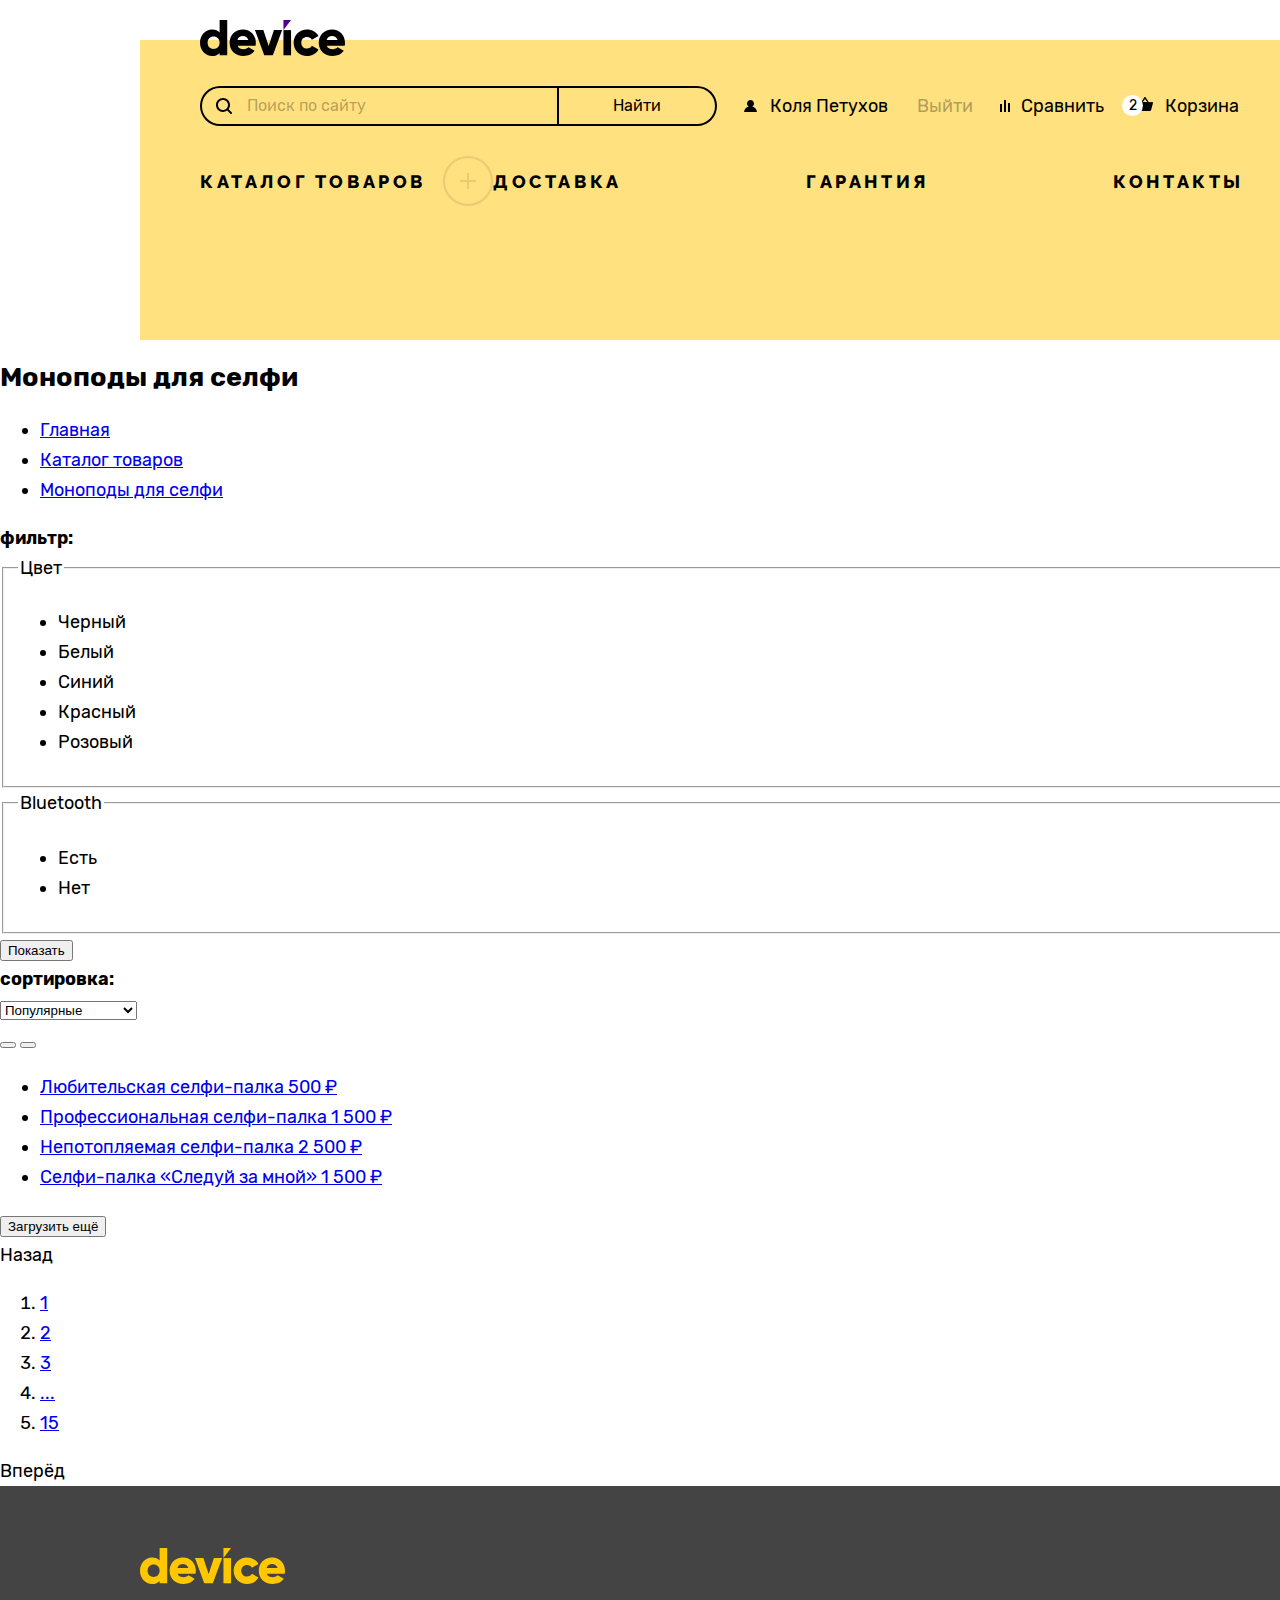
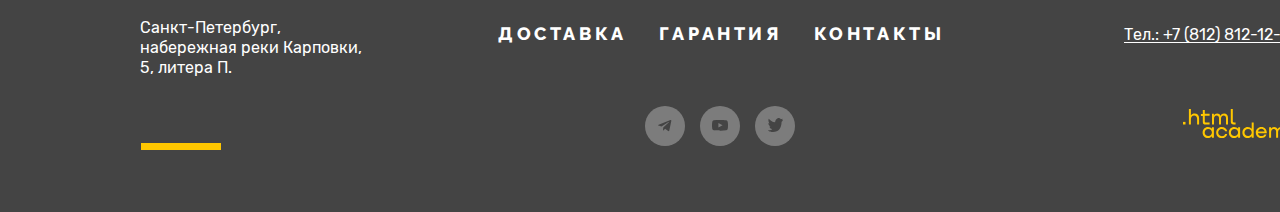
==== catalog.html @ 01d351ae "Index.html" ====
<!DOCTYPE html>
<html lang="ru">
<head>
  <meta charset="utf-8">
  <link rel="stylesheet" href="styles.css">
  <title>Каталог</title>
</head>
<body>
  <header class="main-header container">
    <nav class="navigation">
      <a href="index.html" class="header-logo">
        <svg class="header-logo-svg" aria-label="Логотип." width="145" height="36" viewBox="0 0 145 36" fill="none" xmlns="http://www.w3.org/2000/svg">
          <path d="M27.2188 0V35.3H19.6135V32.9C17.9124 34.8 15.5107 36 12.1084 36C5.5038 36 0 30.2 0 22.7C0 15.2 5.5038 9.4 12.1084 9.4C15.5107 9.4 18.0124 10.6 19.6135 12.5V0H27.2188ZM19.6135 22.7C19.6135 18.9 17.1118 16.5 13.6094 16.5C10.107 16.5 7.60524 18.9 7.60524 22.7C7.60524 26.5 10.107 28.9 13.6094 28.9C17.1118 28.8 19.6135 26.5 19.6135 22.7Z" fill="black"/>
          <path d="M43.7298 29.1999C45.8313 29.1999 47.5325 28.3999 48.5332 27.2999L54.6374 30.7999C52.1356 34.1999 48.4331 35.9999 43.6298 35.9999C35.0238 35.9999 29.6201 30.1999 29.6201 22.6999C29.6201 15.1999 35.0238 9.3999 43.0294 9.3999C50.4345 9.3999 55.8382 15.0999 55.8382 22.6999C55.8382 23.7999 55.7381 24.7999 55.538 25.6999H37.6256C38.6263 28.2999 40.9279 29.1999 43.7298 29.1999ZM48.333 20.0999C47.5325 17.1999 45.2309 16.0999 42.9293 16.0999C40.0273 16.0999 38.126 17.4999 37.4255 20.0999H48.333Z" fill="black"/>
          <path d="M82.1563 10.1001L72.8499 35.3001H64.2439L54.9375 10.1001H63.3433L68.647 26.1001L73.9506 10.1001C73.9506 10.1001 82.1563 10.1001 82.1563 10.1001Z" fill="black"/>
          <path d="M83.458 10.1001H91.0633V35.3001H83.458V10.1001Z" fill="black"/>
          <path d="M93.665 22.6999C93.665 15.1999 99.369 9.3999 107.074 9.3999C111.978 9.3999 116.281 11.9999 118.482 15.8999L111.878 19.6999C110.977 17.8999 109.176 16.8999 106.974 16.8999C103.672 16.8999 101.27 19.2999 101.27 22.6999C101.27 26.1999 103.672 28.4999 106.974 28.4999C109.176 28.4999 111.077 27.3999 111.878 25.6999L118.482 29.4999C116.381 33.3999 112.078 35.9999 107.074 35.9999C99.369 35.9999 93.665 30.1999 93.665 22.6999Z" fill="black"/>
          <path d="M132.892 29.1999C134.993 29.1999 136.695 28.3999 137.695 27.2999L143.799 30.7999C141.298 34.1999 137.595 35.9999 132.792 35.9999C124.186 35.9999 118.782 30.1999 118.782 22.6999C118.782 15.1999 124.286 9.3999 132.191 9.3999C139.597 9.3999 145 15.0999 145 22.6999C145 23.7999 144.9 24.7999 144.7 25.6999H126.788C127.788 28.2999 130.09 29.1999 132.892 29.1999ZM137.595 20.0999C136.795 17.1999 134.493 16.0999 132.191 16.0999C129.289 16.0999 127.388 17.4999 126.688 20.0999H137.595Z" fill="black"/>
          <path d="M83.458 0V10.1L91.0633 0H83.458Z" fill="#510094"/>
        </svg>
      </a>
      <div class="personal-line">
        <form class="search-form" action="https://echo.htmlacademy.ru" method="get">
          <label class="visually-hidden" for="search">
            Форма поиска товара на сайте.
          </label>
          <div class="input-container">
            <input class="search-field" id="search" type="search" placeholder="Поиск по сайту" required>
          </div>
          <button class="search-button" type="submit" value="кнопка поиска на сайте">Найти</button>
        </form>
        <ul class="personal-menu">
          <li class="personal-item">
            <a href="#" class="personal-link logg logg-catalog">Коля Петухов</a>
          </li>
          <li class="personal-item">
            <a href="#" class="personal-link re-logg">Выйти</a>
          </li>
          <li class="personal-item">
            <a href="#" class="personal-link compare compare-catalog">Сравнить</a>
          </li>
          <li class="personal-item basket-item">
            <a href="#" class="personal-link basket basket-catalog">Корзина</a>
            <span class="basket-count">2</span>
          </li>
        </ul>
      </div>
      <div class="magazine-line">
        <ul class="magazine-menu">
          <li class="magazine-item">
            <button class="popup-magazine-link" type="button">Каталог товаров</button>
            <!-- Здесь будет выпадающий список -->
          </li>
          <li class="magazine-item">
            <a href="#" class="magazine-link active-link">Доставка</a>
          </li>
          <li class="magazine-item">
            <a href="#" class="magazine-link active-link">Гарантия</a>
          </li>
          <li class="magazine-item">
            <a href="#" class="magazine-link active-link">Контакты</a>
          </li>
        </ul>
      </div>
    </nav>
  </header>
  <main class="cataloge-page">
    <section class="cataloge-breadcrumbs">
      <h2 class="breadcrumbs-title">Моноподы для селфи</h2>
        <ul class="breadcrumbs">
          <li class="breadcrumbs-item" tabindex="0">
            <a class="breadcrumbs-link" href="index.html">Главная
            </a>
          </li>
          <li class="breadcrumbs-item" tabindex="0">
            <a class="breadcrumbs-link" href="#">Каталог товаров
            </a>
          </li>
          <li class="breadcrumbs-item" tabindex="0">
            <a class="breadcrumbs-link" href="#">Моноподы для селфи
            </a>
          </li>
        </ul>
    </section>
    <section class="catalog-block">
      <h2 class="visually-hidden">Секция фильтров товара.</h2>
      <form class="catalog-filter">
        <strong class="catalog-title filter-title">фильтр:</strong>
        <!-- Стоимость потом -->
        <fieldset class="catalog-filter-group filter-color">
          <legend class="catalog-filter-title">Цвет</legend>
          <ul class="filter-sort-list">
            <li class="filter-sort-item">
              <label class="sort" for="black-color">
                <input class="visually-hidden" type="checkbox" name="black" checked id="black-color">
                <span class="sort-check"></span>
                <span class="sort-name">Черный</span>
              </label>
            </li>
            <li class="filter-sort-item">
              <label class="sort" for="white-color">
                <input class="visually-hidden" type="checkbox" name="white" checked id="white-color">
                <span class="sort-check">
                </span>
                <span class="sort-name">Белый</span>
              </label>
            </li>
            <li class="filter-sort-item">
              <label class="sort" for="blue-color">
                <input class="visually-hidden" type="checkbox" name="blue" id="blue-color">
                <span class="sort-check"></span>
                <span class="sort-name">Синий</span>
              </label>
            </li>
            <li class="filter-sort-item">
              <label class="sort" for="red-color">
                <input class="visually-hidden" type="checkbox" name="red" id="red-color">
                <span class="sort-check"></span>
                <span class="sort-name">Красный</span>
              </label>
            </li>
            <li class="filter-sort-item">
              <label class="sort" for="pink-color">
                <input class="visually-hidden" type="checkbox" name="pink" id="pink-color">
                <span class="sort-check"></span>
                <span class="sort-name">Розовый</span>
              </label>
            </li>
          </ul>
        </fieldset>
        <fieldset class="catalog-filter-group">
          <legend class="catalog-filter-title">Bluetooth</legend>
          <ul class="filter-sort-list">
            <li class="sort-radio-item">
              <label class="radio" for="yes">
                <input class="visually-hidden" type="radio" name="ok" value="yes" id="yes" checked>
                <span class="sort-radio"></span>
                <span class="sort-name">Есть</span>
              </label>
            </li>
            <li class="sort-radio-item">
              <label class="radio" for="no">
                <input class="visually-hidden" type="radio" name="ok" value="no" id="no">
                <span class="sort-radio"></span>
                <span class="sort-name">Нет</span>
              </label>
            </li>
          </ul>
        </fieldset>
        <button class="show-results" type="submit">Показать</button>
      </form>
      <div class="filter-results">
        <h2 class="visually-hidden">Результат сортировки.</h2>
        <div class="sort-panel">
          <strong class="results-title">сортировка:</strong>
          <div class="sorting-type">
            <select class="sorting-select">
              <option value="popular" selected>Популярные</option>
              <option value="cheap">Сначала дешевые</option>
              <option value="expensive">Сначала дорогие</option>
            </select>
          </div>
          <div class="sorting-order">
            <button class="sort-button button-up" type="button">
              <span class="visually-hidden">по возрастанию
              </span>
            </button>
            <button class="sort-button button-down" type="button">
              <span class="visually-hidden">по убыванию
              </span>
            </button>
          </div>
        </div>
        <div class="main-catalog">
          <ul class="catalog-list">
            <li class="catalog-item">
              <a class="catalog-link product-link" href="#">
                <!-- Фото имг -->
                <div class="item-parameters">
                  <span class="item-name">Любительская
                    селфи-палка</span>
                  <span class="item-cost">500 ₽</span>
                </div>
              </a>
            </li>
            <li class="catalog-item">
              <a class="catalog-link product-link" href="#">
                <!-- Фото имг -->
                <div class="item-parameters">
                  <span class="item-name">Профессиональная селфи-палка </span>
                  <span class="item-cost">1 500 ₽</span>
                </div>
              </a>
            </li>
            <li class="catalog-item">
              <a class="catalog-link product-link" href="#">
                <!-- Фото имг -->
                <div class="item-parameters">
                  <span class="item-name">Непотопляемая селфи-палка</span>
                  <span class="item-cost">2 500 ₽</span>
                </div>
              </a>
            </li>
            <li class="catalog-item">
              <a class="catalog-link " href="#">
                <!-- Фото имг -->
                <div class="item-parameters">
                  <span class="item-name">Селфи-палка «Следуй за мной»</span>
                  <span class="item-cost">1 500 ₽</span>
                </div>
              </a>
            </li>
          </ul>
          <button class="load-more" type="button">Загрузить ещё</button>
          <div class="catalog-pagination">
            <a class="pagination-button pagination-disabled"  tabindex="0">Назад</a>
            <ol class="pagination-list">
              <li class="pagination-item">
                <a class="pagination-link current-link" href="#">1</a>
              </li>
              <li class="pagination-item">
                <a class="pagination-link" href="#">2</a>
              </li>
              <li class="pagination-item">
                <a class="pagination-link" href="#">3</a>
              </li>
              <li class="pagination-item">
                <a class="pagination-link" href="#">...</a>
              </li>
              <li class="pagination-item">
                <a class="pagination-link" href="#">15</a>
              </li>
            </ol>
            <a class="pagination-button pagination-forward"  tabindex="0">Вперёд</a>
          </div>
        </div>
      </div>
    </section>
  </main>
  <footer class="page-footer">
    <div class="footer-first-column">
      <a class="footer-logo" href="index.html">
        <svg width="145" height="36" viewBox="0 0 145 36" fill="none" xmlns="http://www.w3.org/2000/svg">
          <path d="M27.2187 0V35.3H19.6135V32.9C17.9123 34.8 15.5107 36 12.1083 36C5.50379 36 0 30.2 0 22.7C0 15.2 5.50379 9.4 12.1083 9.4C15.5107 9.4 18.0124 10.6 19.6135 12.5V0H27.2187ZM19.6135 22.7C19.6135 18.9 17.1118 16.5 13.6094 16.5C10.107 16.5 7.60523 18.9 7.60523 22.7C7.60523 26.5 10.107 28.9 13.6094 28.9C17.1118 28.8 19.6135 26.5 19.6135 22.7Z" fill="#FFC700"/>
          <path d="M43.7302 29.1999C45.8316 29.1999 47.5328 28.3999 48.5335 27.2999L54.6377 30.7999C52.136 34.1999 48.4334 35.9999 43.6301 35.9999C35.0242 35.9999 29.6205 30.1999 29.6205 22.6999C29.6205 15.1999 35.0242 9.3999 43.0297 9.3999C50.4348 9.3999 55.8385 15.0999 55.8385 22.6999C55.8385 23.7999 55.7385 24.7999 55.5383 25.6999H37.626C38.6267 28.2999 40.9283 29.1999 43.7302 29.1999ZM48.3334 20.0999C47.5328 17.1999 45.2312 16.0999 42.9296 16.0999C40.0276 16.0999 38.1263 17.4999 37.4259 20.0999H48.3334Z" fill="#FFC700"/>
          <path d="M82.1564 10.1001L72.85 35.3001H64.2441L54.9377 10.1001H63.3435L68.6471 26.1001L73.9508 10.1001C73.9508 10.1001 82.1564 10.1001 82.1564 10.1001Z" fill="#FFC700"/>
          <path d="M83.4574 10.1001H91.0626V35.3001H83.4574V10.1001Z" fill="#FFC700"/>
          <path d="M93.6646 22.6999C93.6646 15.1999 99.3685 9.3999 107.074 9.3999C111.977 9.3999 116.28 11.9999 118.482 15.8999L111.877 19.6999C110.976 17.8999 109.175 16.8999 106.974 16.8999C103.671 16.8999 101.27 19.2999 101.27 22.6999C101.27 26.1999 103.671 28.4999 106.974 28.4999C109.175 28.4999 111.077 27.3999 111.877 25.6999L118.482 29.4999C116.38 33.3999 112.077 35.9999 107.074 35.9999C99.3685 35.9999 93.6646 30.1999 93.6646 22.6999Z" fill="#FFC700"/>
          <path d="M132.892 29.1999C134.993 29.1999 136.694 28.3999 137.695 27.2999L143.799 30.7999C141.297 34.1999 137.595 35.9999 132.792 35.9999C124.186 35.9999 118.782 30.1999 118.782 22.6999C118.782 15.1999 124.286 9.3999 132.191 9.3999C139.596 9.3999 145 15.0999 145 22.6999C145 23.7999 144.9 24.7999 144.7 25.6999H126.787C127.788 28.2999 130.09 29.1999 132.892 29.1999ZM137.595 20.0999C136.794 17.1999 134.493 16.0999 132.191 16.0999C129.289 16.0999 127.388 17.4999 126.687 20.0999H137.595Z" fill="#FFC700"/>
          <path d="M83.4574 0V10.1L91.0626 0H83.4574Z" fill="#FFC700"/>
        </svg>
      </a>
      <p class="footer-text">
        Санкт-Петербург, набережная реки Карповки, 5, литера П.
      </p>
    </div>
    <div class="footer-second-column">
      <ul class="navigation-footer">
        <li>
          <a class="footer-link" href="#">Доставка</a>
        </li>
        <li>
          <a class="footer-link" href="#">Гарантия</a>
        </li>
        <li>
          <a class="footer-link" href="#">Контакты</a>
        </li>
      </ul>
      <ul class="social-list">
        <li>
          <a class="social-link tg-link" href="https://t.me/htmlacademy" target="_blank">
            <span class="visually-hidden">Телеграмм.</span>
          </a>
        </li>
        <li>
          <a class="social-link yt-link" href="https://www.youtube.com/user/htmlacademyru" target="_blank">
            <span class="visually-hidden">Ютуб.</span>
          </a>
        </li>
        <li>
          <a class="social-link tw-link" href="https://twitter.com/htmlacademy_ru" target="_blank">
            <span class="visually-hidden">Твиттер.</span>
          </a>
        </li>
      </ul>
    </div>
    <div class="footer-third-column">
      <a class="footer-phone" href="tel:+78128121212">Тел.: +7 (812) 812-12-12</a>
      <a class="author-link" href="https://htmlacademy.ru/" target="_blank">
        <svg class="html-logo" role="img" aria-label="Логотип академии." width="115" height="33" viewBox="0 0 115 33" fill="none" xmlns="http://www.w3.org/2000/svg">
          <path d="M0 12.9V15.5H2.5V12.9H0Z" fill="#FFC700"/>
          <path d="M11.6 4.5C10 4.5 8.8 5.2 8 6.2H7.9V0H5.9V15.5H7.9V10.2C7.9 8.1 9.2 6.6 11.2 6.6C13 6.6 14.1 8 14.1 9.8V15.5H16.1V9.4C16.2 6.4 14.3 4.5 11.6 4.5Z" fill="#FFC700"/>
          <path d="M26.6 4.8H21.8V1.1H19.8V4.9H17.9V6.9H19.8V12.9C19.8 14.6 20.8 15.6 22.5 15.6H26.6V13.6H22.9C22.2 13.6 21.8 13.2 21.8 12.5V6.8H26.6V4.8Z" fill="#FFC700"/>
          <path d="M41.1 4.6C39.5 4.6 38.2 5.4 37.6 6.7H37.5C36.9 5.5 35.7 4.6 34.1 4.6C32.7 4.6 31.6 5.4 31 6.4H30.9V4.8H29V15.4H31V10C31 8 32 6.5 33.6 6.5C35.1 6.5 36 7.5 36 9.1V15.4H38V9.8C38 7.4 39.4 6.5 40.6 6.5C42.1 6.5 43 7.5 43 9.1V15.4H45V8.9C45.1 6.4 43.6 4.6 41.1 4.6Z" fill="#FFC700"/>
          <path d="M47.8 12.7C47.8 14.4 48.8 15.4 50.6 15.4H52.6V13.4H50.9C50.2 13.4 49.8 13 49.8 12.3V0H47.8V12.7Z" fill="#FFC700"/>
          <path d="M28.9 19.7C28 18.6 26.7 17.9 25 17.9C21.9 17.9 19.6 20.2 19.6 23.5C19.6 26.8 21.9 29.1 25 29.1C26.8 29.1 28 28.3 28.8 27.2H28.9V28.8H30.9V18.2H28.9V19.7ZM25.3 27.1C23.1 27.1 21.7 25.5 21.7 23.5C21.7 21.5 23.1 19.9 25.3 19.9C27.5 19.9 28.9 21.5 28.9 23.5C28.9 25.4 27.5 27.1 25.3 27.1Z" fill="#FFC700"/>
          <path d="M44.2 22C43.7 19.6 41.6 17.9 38.8 17.9C35.4 17.9 33.2 20.4 33.2 23.5C33.2 26.6 35.4 29.1 38.8 29.1C41.6 29.1 43.7 27.3 44.2 24.9H42.1C41.7 26.2 40.4 27.2 38.8 27.2C36.6 27.2 35.2 25.6 35.2 23.6C35.2 21.6 36.6 20 38.8 20C40.4 20 41.6 21 42.1 22.2H44.2V22Z" fill="#FFC700"/>
          <path d="M55.1 19.7C54.2 18.6 52.9 17.9 51.2 17.9C48.1 17.9 45.8 20.2 45.8 23.5C45.8 26.8 48.1 29.1 51.2 29.1C53 29.1 54.2 28.3 55 27.2H55.1V28.8H57.1V18.2H55.1V19.7ZM51.5 27.1C49.3 27.1 47.9 25.5 47.9 23.5C47.9 21.5 49.3 19.9 51.5 19.9C53.7 19.9 55.1 21.5 55.1 23.5C55.1 25.4 53.6 27.1 51.5 27.1Z" fill="#FFC700"/>
          <path d="M68.7 19.8C67.8 18.7 66.5 17.9 64.8 17.9C61.7 17.9 59.4 20.2 59.4 23.5C59.4 26.8 61.6 29.1 64.8 29.1C66.5 29.1 67.8 28.3 68.6 27.3H68.7V28.8H70.7V13.4H68.7V19.8ZM65.1 27.1C62.9 27.1 61.5 25.5 61.5 23.5C61.5 21.5 62.9 19.9 65.1 19.9C67.3 19.9 68.7 21.5 68.7 23.5C68.6 25.5 67.2 27.1 65.1 27.1Z" fill="#FFC700"/>
          <path d="M78.3 17.9C75 17.9 72.8 20.4 72.8 23.5C72.8 26.5 74.9 29.1 78.3 29.1C80.8 29.1 82.8 27.8 83.5 25.5H81.4C80.9 26.5 79.8 27.1 78.4 27.1C76.5 27.1 75.1 25.8 75 24.2H83.8C84 20.6 81.8 17.9 78.3 17.9ZM78.3 19.8C80 19.8 81.3 20.8 81.6 22.4H75.1C75.4 20.9 76.6 19.8 78.3 19.8Z" fill="#FFC700"/>
          <path d="M98.2 17.9C96.6 17.9 95.3 18.7 94.6 19.9H94.5C93.9 18.7 92.7 17.9 91.1 17.9C89.7 17.9 88.6 18.6 88 19.7V18.2H86.1V28.8H88.1V23.4C88.1 21.4 89.1 20 90.7 19.9C92.2 19.9 93.1 20.9 93.1 22.5V28.8H95.1V23.2C95.1 20.8 96.5 19.9 97.7 19.9C99.2 19.9 100.1 20.9 100.1 22.5V28.8H102.1V22.3C102.2 19.7 100.7 17.9 98.2 17.9Z" fill="#FFC700"/>
          <path d="M109.4 27L105.8 18.1H103.6L108.4 29.7C108.1 30.6 107.7 30.9 106.7 30.9H104.2V32.9H106.7C108.5 32.9 109.5 32.1 110.2 30.3L114.9 18.1H112.8L109.4 27Z" fill="#FFC700"/>
        </svg>
      </a>
    </div>
  </footer>
</body>
</html>
---- styles.css ----
@font-face {
  font-family: "Rubik";
  font-style: normal;
  font-weight: 400;
  src: url("./fonts/rubik/rubik-400.woff2") format("woff2");
  font-display: swap;
}

@font-face {
  font-family: "Rubik";
  font-style: normal;
  font-weight: 700;
  src: url("./fonts/rubik/rubik-700.woff2") format("woff2");
  font-display: swap;
}

@font-face {
  font-family: "Raleway";
  font-style: normal;
  font-weight: 800;
  src: url("./fonts/raleway/raleway-800.woff2") format("woff2");
  font-display: swap;
}

*,
*::before,
*::after {
  box-sizing: border-box;
}

img {
  object-fit: contain;
  max-width: 100%;
}

.visually-hidden {
  position: absolute;
  width: 1px;
  height: 1px;
  margin: -1px;
  border: 0;
  padding: 0;
  white-space: nowrap;
  clip-path: inset(100%);
  clip: rect(0 0 0 0);
  overflow: hidden;
}

html {
  height: 100%;
}

body {
  display: flex;
  flex-direction: column;
  min-height: 100%;
  font-family: "Rubik", sans-serif;
  font-size: 18px;
  line-height: 30px;
  color: #000000;
  background-color: #ffffff;
  margin: 0;
  min-width: 1440px;
}

.container {
  width: 1160px;
  margin: 0 auto;
}

.main-container {
  flex: 1 0 auto;
}

.main-header {
  background-color: #FFE17F;
  margin-top: 40px;
  min-height: 300px;
}

.navigation {
  position: relative;
  width: 1040px;
  margin: 0 auto;
  display: flex;
  flex-direction: column;
}
.header-logo {
  position: relative;
  width: 145px;
  height: 36px;
  margin-top: -20px;
  margin-bottom: 30px;
}

.header-logo:hover {
  opacity: 0.6;
}

.header-logo:active {
  opacity: 0.3;
}

.header-logo:focus::after {
  content: "";
  position: absolute;
  outline: 2px solid #af4fff;
  width: 145px;
  height: 36px;
  top: 0;
  left: 0;
}

.personal-line {
  display: flex;
  margin-bottom: 30px;
}

.search-form {
  min-height: 40px;
  margin-right: 26px;
  display: flex;
}

.input-container {
  display: flex;
}

.search-field {
  background-image: url("./images/forms/search.svg");
  background-repeat: no-repeat;
  background-position: left 14px top 50%;
  width: 358px;
  padding: 8px 0 8px 45px;
  background-color: transparent;
  border-radius: 50px 0 0 50px;
  border: 2px solid #000000;
  border-right: 1px solid #000000;
  font-family: inherit;
  font-size: 16px;
  line-height: 20px;
  position: relative;
}

.search-field::placeholder {
  color: rgba(0, 0, 0, 0.3);
}

.search-field:disabled {
  opacity: 0.3;
}

.search-field:hover {
  opacity: 0.3;
}

.input-container:focus::after {
  content: "";
  position: absolute;
  outline: 2px solid #af4fff;
  width: 359px;
  height: 40px;
}

.search-button {
  width: 159px;
  padding: 8px 54px;
  background-color: inherit;
  border: 2px solid #000000;
  border-left: 1px solid #000000;
  border-radius: 0 50px 50px 0;
  font-family: inherit;
  font-size: 16px;
  line-height: 20px;
  cursor: pointer;
  position: relative;
}

.search-button:hover {
  background-color: #000000;
  color: #ffffff;
}

.search-button:active {
  background-color: #000000;
  color: rgba(255, 255, 255, 0.3);
}

.search-button:focus-visible::after {
  content: "";
  position: absolute;
  outline: 2px solid #af4fff;
  width: 160px;
  height: 40px;
  left: 0;
  top: -2px;
}

.search-button:focus-visible {
  outline: none;
}

.search-button:disabled {
  opacity: 0.3;
}

.personal-menu {
  display: flex;
  flex-wrap: wrap;
  margin: 0;
  padding: 0;
  list-style-type: none;
  align-items: center;
}

.personal-link {
  color: #000000;
  text-decoration: none;
  cursor: pointer;
  font-size: 18px;
  line-height: 30px;
}

.logg {
  padding: 5px 5px 5px 27px;
  margin-right: 172px;
  background-image: url("./images/header/logg.svg");
  background-repeat: no-repeat;
  background-position: left 0 top 50%;
}

.personal-item:hover {
  opacity: 0.6;
}

.personal-item:active {
  opacity: 0.3;
}

.personal-link:focus {
  outline: 2px solid #af4fff;
}

.compare {
  padding: 5px 4px 5px 21px;
  background-image: url("./images/header/compare.svg");
  background-repeat: no-repeat;
  background-position: left 0 top 50%;
  margin-right: 12px;
}

.basket {
  padding: 5px 0 5px 45px;
  background-image: url("./images/header/basket.svg");
  background-repeat: no-repeat;
  background-position: left 17px top 7px;
}

.basket-item {
  position: relative;
}

.basket-count {
  position: absolute;
  display: flex;
  min-width: 21px;
  min-height: 21px;
  justify-content: center;
  align-items: center;
  background-color: #ffffff;
  color: #000000;
  font-size: 14px;
  line-height: 16px;
  border-radius: 50px;
  top: 4px;
  left: 2px;
}

.magazine-menu {
  display: flex;
  flex-wrap: wrap;
  margin: 0;
  padding: 0;
  list-style-type: none;
  align-items: center;
  width: 1044px;
}

.magazine-menu-active {
  display: flex;
  list-style-type: none;
  margin: 0;
  padding: 0;
  gap: 45px;
  flex-wrap: wrap;
  max-width: 474px;
}

.magazine-item:nth-child(2) {
  margin-right: auto;
}

.magazine-item:nth-child(3) {
  margin-right: auto;
}

.plus {
  margin-right: 276px;
}

.active-link:hover {
  opacity: 0.6;
}

.active-link:active {
  opacity: 0.3;
}

.magazine-link:focus {
  outline: 2px solid #af4fff;
}

.popup-magazine-link {
  position: relative;
  font-family: "Raleway", sans-serif;
  font-weight: 800;
  font-size: 18px;
  line-height: 21px;
  letter-spacing: 0.2em;
  text-transform: uppercase;
  padding: 15px 67px 15px 0;
  background-color: inherit;
  border: none;
  cursor: pointer;
}

.popup-magazine-link::after {
  position: absolute;
  content: url("./images/header/plus.svg");
  opacity: 0.3;
  top: 0;
  right: 0;
  background-color: transparent;
}

.popup-magazine-link::before {
  position: absolute;
  content: url("./images/header/minus.svg");
  top: 0;
  right: 0;
  background-color: transparent;
  display: none;
}

.popup-magazine-link:hover::after {
  opacity: 100%;
}

.popup-magazine-link:focus {
  outline: 2px solid #af4fff;
  z-index: 3;
}

.magazine-link {
  font-family: "Raleway", sans-serif;
  font-weight: 800;
  font-size: 18px;
  line-height: 21px;
  letter-spacing: 0.2em;
  text-transform: uppercase;
  color: #000000;
  text-decoration: none;
}

/* Main */

.main-index {
  margin-top: -150px;
}

.best-offers-container {
  max-width: 1160px;
  margin: 0 auto;
  margin-bottom: 70px;
}

.promo-offers {
  list-style-type: none;
  padding: 0;
  margin: 0;
}

.promo-slide {
  display: flex;
  position: relative;
  justify-content: space-between;
}

.promo-number {
  position: absolute;
  width: 250px;
  height: 135px;
  font-size: 180px;
  font-weight: 700;
  line-height: 30px;
  top: 81px;
  right: 11px;
  color: #fff;
  z-index: 0;
  cursor: default;
}

.two {
  right: 42px;
}

.three {
  right: 42px;
}

.promo-text {
  display: flex;
  flex-direction: column;
  width: 560px;
  padding-top: 122px;
}

.promo-title {
  font-family: "Raleway", sans-serif;
  font-weight: 800;
  font-size: 50px;
  line-height: 50px;
  margin-bottom: 28px;
  z-index: 1;
}

.promo-description {
  font-size: 18px;
  line-height: 30px;
  margin-top: 0;
  margin-bottom: 60px;
  color: #444444
}

.promo-more {
  color: #000000;
  text-decoration: none;
  width: 220px;
  z-index: 0;
  margin-bottom: 59px;
}

.promo-more::after {
  position: absolute;
  content: "";
  width: 220px;
  height: 8px;
  background-color: #FFE17F;
  left: 0;
  top: 6px;
  z-index: -1;
}

.button-usual {
  font-family: "Raleway", sans-serif;
  position: relative;
  text-decoration: none;
  font-size: 18px;
  font-weight: 800;
  line-height: 21px;
  letter-spacing: 0.2em;
  text-transform: uppercase;
  color: #000000;
  padding: 0 39px;
  cursor: pointer;
}

.button-usual:hover {
  background-color: #FFE17F;
}

.button-usual:active, .button-usual:active::after {
  background-color: #ffcc33;
}

.button-usual:focus {
  outline: 2px solid #af4fff;
}

.promo-block {
  display: flex;
  flex-wrap: wrap;
}

.promo-parametrs {
  display: flex;
  flex-wrap: wrap;
  flex-direction: column;
  margin-right: 21px;
}

.promo-parametrs-third {
  margin-right: 40px;
}

.parametrs-title {
  margin: 0;
  font-size: 36px;
  line-height: 30px;
  margin-bottom: 12px;
}

.parametrs-text {
  margin: 0;
  font-size: 16px;
  line-height: 30px;
  color: #444444;
}

.second-slide {
  display: none;
}

.third-slide {
  display: none;
}

.promo-image {
  position: relative;
}

.slider-pagination {
  position: absolute;
  display: flex;
  flex-wrap: wrap;
  list-style-type: none;
  gap: 20px;
  margin: 0 auto;
  padding: 0;
  left: 682px;
  max-width: 150px;
  top: 738px;
}

.slider-item {
  display: flex;
  flex-wrap: wrap;
  align-self: center;
}

.slider-pagination-button {
  position: relative;
  width: 12px;
  height: 12px;
  margin: 0;
  padding: 0;
  border-radius: 50%;
  border: 2px solid #000000;
  background-color: #ffffff;
  cursor: pointer;
}

.button-current {
  background-color: #000000;
}

.slider-pagination-button:hover {
  opacity: 0.6;
}

.slider-pagination-button:active {
  opacity: 0.3;
}

.slider-pagination-button:focus::after {
  position: absolute;
  content: "";
  outline: 2px solid #af4fff;
  width: 16px;
  height: 16px;
  top: -4px;
  left: -4px;
}

.slider-pagination-button:focus-visible {
  outline: none;
}

.slider-controls {
  display: flex;
  width: 530px;
  position: absolute;
  top: 401px;
  justify-content: space-between;
  margin-left: 30px;
}

.slider-button {
  width: 20px;
  height: 60px;
  background-color: #fff;
  background-image: url("./images/main/next-slider.svg");
  background-repeat: no-repeat;
  border: none;
  cursor: pointer;
}

.slider-prev {
  transform: rotate(180deg);
}

.slider-button:hover {
  opacity: 0.6;
}

.slider-button:active {
  opacity: 0.3;
}

.slider-button:focus {
  outline: 2px solid #af4fff;
  outline-offset: 2px;
}

.navigation-products {
  width: 1160px;
  margin: 0 auto 185px auto;
}

.navigation-products-list {
  display: flex;
  flex-wrap: wrap;
  list-style-type: none;
  gap: 40px;
  max-width: 1160px;
  padding: 0;
  margin: 0;
}

.navigation-products-item {
  max-width: 160px;
}

.navigation-product-link {
  display: flex;
  flex-direction: column;
  flex-wrap: wrap;
  text-decoration: none;
  gap: 32px;
  min-height: 240px;
}

.image-container {
  width: 160px;
  height: 160px;
  background-color: #FFE17F;
  display: grid;
  align-content: center;
  justify-content: center;
}

.mono-image {
  align-content: flex-end;
}

.navigation-product-link-text {
  font-weight: 800;
  font-size: 18px;
  line-height: 24px;
  color: #000000;
  letter-spacing: -0.02em;
  font-family: "Raleway", sans-serif;
}

.navigation-product-link:hover .image-container {
  background-color: #ffc700;
}

.navigation-product-link:active {
  opacity: 0.3;
}

.navigation-product-link:focus {
  outline: 2px solid #af4fff;
  outline-offset: 2px;
}

.services {
  margin-bottom: 70px;
  background-color: #f0f0f0;
}

.services-block {
  display: flex;
  padding: 0 140px 44px 140px;
  max-width: 1160px;
}

.services-list {
  position: relative;
  margin-top: -38px;
  margin-bottom: 0;
  padding: 0;
  display: flex;
  flex-direction: column;
  gap: 35px;
  min-width: 280px;
  list-style-type: none;
}

.services-list::before {
  position: absolute;
  content: "";
  width: 7px;
  height: 319px;
  background-color: #000000;
  right: -7px;
  top: -64px;
}

.services-point {
  border: none;
  font-family: "Raleway", sans-serif;
  position: relative;
  text-decoration: none;
  font-size: 18px;
  font-weight: 800;
  line-height: 21px;
  letter-spacing: 0.2em;
  text-transform: uppercase;
  z-index: 1;
}

.current-point {
  background-color: #000000;
  color: #FFE17F;
  padding: 9px 134px 10px 18px;
}

.current-point:hover, .current-point:active {
  display: flex;
  padding: 9px 117px 10px 35px;
  justify-content: flex-end;
}

.current-point:focus {
  display: flex;
  padding: 9px 117px 10px 35px;
  justify-content: flex-end;
  outline: 2px solid #af4fff;
  outline-offset: 2px;
}

.other-point {
  padding: 10px 18px 9px 20px;
}

.other-point:focus {
  outline: 2px solid #af4fff;
}

.other-point::after {
  position: absolute;
  content: "";
  width: 160px;
  height: 8px;
  background-color: #FFE17F;
  z-index: -1;
  left: 0;
  top: 16px;
}

.credit {
  padding: 10px 33px 9px 34px;
}

.description {
  max-width: 453px;
  margin-top: -29px;
  margin-left: 122px;
  padding-bottom: 100px;
}

.services-title {
  margin-bottom: 33px;
  margin-top: 0;
  font-family: "Raleway", sans-serif;
  font-weight: 800;
  font-size: 50px;
  line-height: 50px;
}

.services-text {
  margin: 0;
  font-size: 18px;
  line-height: 30px;
}

.description-wrap {
  display: flex;
  flex-direction: column;
  flex-wrap: wrap;
}

.first-description {
  position: relative;
  /* display: none; */
}

.first-description::after {
  position: absolute;
  content: url("./images/description/description-one.svg");
  width: 136px;
  height: 164px;
  top: 4px;
  right: -242px;
}

.second-description {
  display: none;
  max-width: 480px;
  position: relative;
}

.second-description::after {
  position: absolute;
  content: url("./images/description/description-two.svg");
  width: 195px;
  height: 195px;
  top: -11px;
  right: -274px;
}

.third-description {
  position: relative;
  max-width: 458px;
  display: none;
}

.third-description::after {
  position: absolute;
  content: url("./images/description/description-three.svg");
  width: 156px;
  height: 573px;
  top: -8px;
  right: -271px;
}

.section-modal {
  max-width: 1160px;
  margin: 0 auto;
  margin-bottom: 117px;
}

.modal-button {
  position: relative;
  min-width: 1160px;
  font-family: "Raleway", sans-serif;
  font-weight: 800;
  font-size: 20px;
  line-height: 23px;
  text-align: center;
  letter-spacing: 0.2em;
  text-transform: uppercase;
  padding: 41px 123px 36px 127px;
  border: none;
  cursor: pointer;
}

.modal-button::after {
  content: "";
  position: absolute;
  width: 125px;
  height: 100%;
  background-color: #FFE17F;
  top: 0;
  left: 0;
  background-image: url("./images/main/delivery.svg");
  background-repeat: no-repeat;
  background-position: center;
}

.modal-button::before {
  content: "";
  position: absolute;
  width: 40px;
  height: 40px;
  border-radius: 50%;
  background: rgba(220, 220, 220, 0.5);
  background-image: url("./images/main/dop-inf.svg");
  background-repeat: no-repeat;
  right: 43px;
  top: 30px;
  background-position: center;
}

.modal-button:hover::after {
  background-color: #ffc700;
}

.modal-button:hover::before {
  background-image: url(./images/main/black-dop-inf.svg);
}

.modal-button:active {
  opacity: 0.3;
}

.modal-button:focus {
  outline: 2px solid #af4fff;
}

.contact-block {
  display: flex;
  max-width: 1160px;
  margin: 0 auto;
}

.about-block {
  position: relative;
  display: flex;
  flex-direction: column;
  max-width: 520px;
  margin-right: 108px;
}

.contacts-block {
  position: relative;
  display: flex;
  flex-direction: column;
  max-width: 532px;
  margin-bottom: 70px;
}

.about-block::after {
  content: "";
  position: absolute;
  width: 84px;
  height: 7px;
  background-color: #000000;
  top: -47px;
  left: 0;
}

.contacts-block::after {
  content: "";
  position: absolute;
  width: 84px;
  height: 7px;
  background-color: #000000;
  top: -47px;
  left: 0;
}

.main-title {
  margin-top: 0;
  margin-bottom: 48px;
  font-family: "Raleway", sans-serif;
  font-weight: 800;
  font-size: 50px;
  line-height: 50px;
}

.about-description {
  font-size: 18px;
  line-height: 30px;
  color: #444444;
  margin-top: 0;
  margin-bottom: 30px;
}

.shop-title {
  margin-top: 0;
  margin-bottom: 15px;
  font-weight: 700;
  font-size: 24px;
  line-height: 30px;
  color: #444444;
}

.phone-call {
  color: #444444;
  text-decoration: none;
  position: relative;
}

.phone-call::after {
  position: absolute;
  content: "";
  width: 151px;
  height: 1px;
  background-color: #444444;
  bottom: 2px;
  left: 0;
}

.timetable-title {
  margin-top: 0;
  margin-bottom: 15px;
  font-weight: 700;
  font-size: 24px;
  line-height: 30px;
  color: #444444;
}

.timetable-description {
  margin-top: 0;
  margin-bottom: 30px;
  font-size: 18px;
  line-height: 30px;
  color: #444444;
}

.delivery-companies-list {
  text-decoration: none;
  margin: 0;
  margin-bottom: 30px;
  padding: 0;
  padding-left: 35px;
  list-style-type: none;
  display: flex;
  flex-direction: column;
  gap: 19px;
}

.delivery-companies-item {
  position: relative;
  font-weight: 700;
  font-size: 18px;
  line-height: 20px;
  letter-spacing: -0.02em;
  color: #000000;
}

.delivery-companies-item::before {
  content: "";
  position: absolute;
  width: 8px;
  height: 8px;
  border-radius: 50%;
  background-color: #FFC700;
  left: -32px;
  top: 5px;
}

.contact-link {
  color: #000000;
  text-decoration: none;
  font-family: "Raleway", sans-serif;
  font-weight: 800;
  font-size: 18px;
  line-height: 21px;
  letter-spacing: 0.2em;
  text-transform: uppercase;
  position: relative;
}

.delivery-link {
  max-width: 270px;
  padding: 10px 20px 10px 23px;
}

.contacts-link {
  max-width: 259px;
  padding: 10px 30px 10px 34px;
}

.delivery-link::after {
  content: "";
  position: absolute;
  width: 270px;
  height: 8px;
  left: 0;
  top: 16px;
  background: #FFE17F;
  z-index: -1;
}

.contacts-link::after {
  content: "";
  position: absolute;
  width: 259px;
  height: 8px;
  left: 0;
  top: 16px;
  background: #FFE17F;
  z-index: -1;
}

.contact-link:hover {
  background-color: #FFE17F;
}

.contact-link:active, .contacts-link:active::after {
  background-color: #ffcc33;
}

.contact-link:active, .delivery-link:active::after {
  background-color: #ffcc33;
}

.contact-link:focus {
  outline: 2px solid #af4fff;
}

.block-container {
  max-width: 100%;
  background-color: #f0f0f0;
}

.subscribe-block {
  max-width: 1160px;
  margin: 0 auto;
  display: flex;
  flex-direction: column;
}

.subscribe-text {
  display: flex;
  gap: 259px;
  padding-top: 64px;
}

.subscribe-title {
  max-width: 348px;
  font-family: "Raleway", sans-serif;
  font-weight: 800;
  font-size: 50px;
  line-height: 50px;
  margin-top: 0;
  padding-left: 7px;
  margin-bottom: 143px;
}

.subscribe-description {
  font-size: 18px;
  line-height: 30px;
  color: #444444;
  margin-top: 0;
  padding-top: 9px;
  margin-bottom: 0;
}

.subscribe-form {
  display: flex;
  margin-bottom: 56px;
}

.subscribe-field {
  width: 557px;
  min-height: 57px;
  border: none;
  background-color: inherit;
  padding-left: 17px;
  padding-right: 30px;
  padding-top: 8px;
  font-family: "Rubik", sans-serif;
  font-size: 18px;
  line-height: 30px;
  border-bottom: 3px solid #c4c4c4;
}

.subscribe-field::placeholder {
  font-size: 18px;
  line-height: 30px;
  color: #444444;
  opacity: 0.5;
}

.subscribe-button {
  padding: 15px 32px 15px 37px;
  font-family: "Raleway", sans-serif;
  font-weight: 800;
  font-size: 18px;
  line-height: 21px;
  letter-spacing: 0.2em;
  text-transform: uppercase;
  color: #000000;
  background-color: inherit;
  border: 3px solid #c4c4c4;
  margin-right: 170px;
  cursor: pointer;
}

.subscribe-button:hover {
  background-color: #000000;
  border: 3px solid #000000;
  color: #ffffff;
}

.subscribe-button:active {
  background-color: #000000;
  border: 3px solid #000000;
  color: rgba(255, 255, 255, 0.3);
}

.subscribe-button:focus {
  outline: 2px solid #af4fff;
  outline-offset: 2px;
}

.subscribe-button:disabled {
  opacity: 0.3;
}

.tip-text {
  position: relative;
  padding-top: 14px;
  padding-left: 50px;
}

.tip-text::after {
  content: "";
  position: absolute;
  width: 16px;
  height: 16px;
  background-image: url("./images/main/green.svg");
  background-repeat: no-repeat;
  top: 21px;
  left: 20px;
}

.page-footer {
  background-color: #444444;
  max-width: 100%;
  display: flex;
  padding-top: 62px;
  padding-left: 140px;
  padding-right: 140px;
  padding-bottom: 61px;
}

.footer-first-column {
  max-width: 239px;
  margin-right: 119px;
  min-width: 239px;
}

.footer-logo {
  position: relative;
  display: block;
  margin-bottom: 25px;
}

.footer-text {
  position: relative;
  margin-top: 0;
  margin-bottom: 0;
  font-size: 16px;
  line-height: 20px;
  color: #ffffff;
}

.footer-text::after {
  content: "";
  position: absolute;
  width: 80px;
  height: 7px;
  background-color: #ffc700;
  bottom: -72px;
  left: 1px;
}

.footer-second-column {
  display: flex;
  flex-direction: column;
  padding-top: 71px;
  margin-right: 180px;
}

.navigation-footer {
  display: flex;
  gap: 32px;
  margin-bottom: 57px;
  margin-top: 0;
  padding: 0;
  list-style-type: none;
}

.footer-link {
  position: relative;
  color: #ffffff;
  font-family: "Raleway", sans-serif;
  text-decoration: none;
  font-weight: 800;
  font-size: 18px;
  line-height: 21px;
  letter-spacing: 0.2em;
  text-transform: uppercase;
}

.footer-link::after {
  content: "";
  position: absolute;
  background-color: #ffc700;
  width: 100%;
  height: 2px;
  bottom: -6px;
  left: 0;
  display: none;
}

.footer-link:hover, .footer-link:hover::after {
  color: #ffc700;
}

.footer-link:hover::after, .footer-link:active::after {
  display: block;
}

.footer-link:active {
  opacity: 0.3;
}

.footer-link:focus {
  outline: 2px solid #af4fff;
}

.social-list {
  display: flex;
  gap: 15px;
  list-style-type: none;
  margin: 0 auto;
  margin-left: 147px;
  padding: 0;
}

.social-link {
  position: relative;
  display: block;
  min-width: 40px;
  min-height: 40px;
  background-color: rgba(255, 255, 255, 0.3);
  border-radius: 50%;
}

.social-link:hover {
  background-color: #ffc700;
}

.tg-link:active {
  background-image: url("./images/footer/telegram-active.svg");
}

.yt-link:active {
  background-image: url("./images/footer/youtube-active.svg");
}

.tw-link:active {
  background-image: url("./images/footer/twitter-active.svg");
}

.social-link:focus::before {
  position: absolute;
  content: "";
  outline: 2px solid #af4fff;
  outline-offset: 2px;
  width: 44px;
  height: 44px;
  top: -2px;
  left: -2px;
}

.social-link:focus-visible {
  outline: none;
}

.tg-link {
  background-image: url("./images/footer/telegram.svg");
  background-repeat: no-repeat;
  background-position: center;
}

.yt-link {
  background-image: url("./images/footer/youtube.svg");
  background-repeat: no-repeat;
  background-position: center;
}

.tw-link {
  background-image: url("./images/footer/twitter.svg");
  background-repeat: no-repeat;
  background-position: center;
}

.footer-third-column {
  display: flex;
  flex-direction: column;
  gap: 63px;
  min-width: 174px;
  padding-top: 77px;
}

.footer-phone {
  position: relative;
  font-weight: 400;
  font-size: 16px;
  line-height: 20px;
  color: #fff;
  text-decoration: none;
}

.footer-phone::after {
  content: "";
  position: absolute;
  width: 174px;
  height: 1px;
  background-color: #ffffff;
  left: 0;
  bottom: 2px;
}

.footer-phone::before {
  content: "";
  position: absolute;
  width: 174px;
  height: 1px;
  background-color: #ffc700;
  left: 0;
  bottom: 2px;
  display: none;
}

.footer-link:hover, .footer-phone:hover {
  color: #ffc700;
}

.footer-phone:hover::before, .footer-phone:active::before {
  display: block;
  z-index: 1;
}

.footer-phone:active {
  opacity: 0.3;
}

.footer-phone:focus {
  outline: 2px solid #af4fff;
}

.author-link {
  display: block;
  margin-left: 59px;
  margin-top: 1px;
}

.author-link:hover {
  fill: #fff;
}

.footer-logo:hover {
  opacity: 0.6;
}

.footer-logo:active {
  opacity: 0.3;
}

.footer-logo {
  position: relative;
}

.footer-logo:focus::after {
  content: "";
  position: absolute;
  outline: 2px solid #af4fff;
  width: 145px;
  height: 36px;
  top: 0;
  left: 0;
}

.footer-logo:focus-visible {
  outline: none;
}

.html-logo:active {
  opacity: 0.3;
}

.author-link:focus {
  outline: 2px solid #af4fff;
}

.html-logo {
  color: #ffc700;
}

.html-logo:hover {
  color: #fff;
}

.subcatalog {
  display: none;
  flex-wrap: wrap;
  width: 1160px;
  min-height: 160px;
  left: -60px;
  position: absolute;
  background-color: #ffe17f;
  z-index: 2;
  padding: 7px 40px 20px 60px;
}

.magazine-item:focus-within .subcatalog {
  display: flex;
  outline: none;
}

.magazine-item:focus-within .popup-magazine-link::after {
  display: none;
}

.magazine-item:focus-within .popup-magazine-link::before {
  display: block;
}

.magazine-item:active .subcatalog {
  display: flex;
  outline: none;
}

.popup-magazine-link:focus-visible {
  outline: none;
}

.subcatalog-list {
  list-style-type: none;
  display: flex;
  flex-direction: column;
  flex-wrap: wrap;
  align-items: flex-start;
  padding: 0;
  gap: 6px;
}

.first-column {
  margin-right: 59px;
  max-width: 222px;
}

.second-column {
  margin-right: 71px;
  max-width: 211px;
}

.third-column {
  margin-right: 60px;
  max-width: 211px;
}

.subcatalog-link {
  text-decoration: none;
  color: #000000;
  font-size: 16px;
  line-height: 18px;
}

.subcatalog-link:hover {
  opacity: 0.6;
}

.subcatalog-link:active {
  opacity: 0.3;
}

.subcatalog-link:focus {
  outline: 2px solid #af4fff;
}

.basket-item:hover {
  opacity: 1;
}

.basket:hover {
  opacity: 0.6;
}

.basket:active {
  opacity: 0.3;
}

.popover {
  display: flex;
  position: absolute;
  top: 36px;
  right: -78px;
  z-index: 2;
  box-sizing: border-box;
  width: 320px;
  padding: 0;
  font-family: "Rubik", sans-serif;
  color: #ffffff;
  font-size: 16px;
  line-height: 20px;
  background-color: #000000;
  min-height: 180px;
}

.popover-cart-close {
  display: none;
}

.popover-content {
  height: 100%;
}

.cart-items-list {
  list-style-type: none;
  display: flex;
  flex-direction: column;
  flex-wrap: wrap;
  padding: 18px 20px 20px 20px;
  margin: 0;
}

.cart-item {
  display: flex;
  position: relative;
  width: 280px;
}

.cart-item:not(:last-child) {
  padding-bottom: 40px;
}

.popover-link {
  display: flex;
  align-items: center;
  flex-wrap: wrap;
  position: relative;
}

.popover-image {
  margin-right: 23px;
  margin-top: 1px;
}

.cart-item-title {
  max-width: 185px;
  margin: 0;
}

.cart-item-delete {
  position: absolute;
  content: "";
  padding: 0;
  margin: 0;
  width: 10px;
  height: 10px;
  background-image: url(./images/main/popover/cross.svg);
  background-repeat: no-repeat;
  background-position: center;
  background-color: transparent;
  border: none;
  top: 2px;
  right: 0;
  cursor: pointer;
}

.popover-cart-total {
  display: flex;
  justify-content: space-between;
  width: 320px;
  padding: 12px 20px;
  background-color: #1a1a1a;
  margin: 0;
}

.popover-close-link {
  display: block;
  width: 280px;
  height: 50px;
  padding: 15px 0 15px 4px;
  margin: 21px 20px 20px 20px;
  font-family: "Raleway", sans-serif;
  font-weight: 800;
  font-size: 18px;
  line-height: 21px;
  letter-spacing: 0.2em;
  text-transform: uppercase;
  background-color: #ffffff;
  border: 0;
  cursor: pointer;
  text-decoration: none;
  color: #000000;
  text-align: center;
}

.popover::before {
  position: absolute;
  content: "";
  width: 14px;
  height: 6px;
  background-image: url(./images/main/popover/popover-top.svg);
  top: -6px;
  right: 153px;
}

.popover-link:hover {
  opacity: 0.6;
}

.popover-link:active {
  opacity: 0.3;
}

.modal-container {
  position: fixed;
  display: flex;
  top: 0;
  left: 0;
  width: 100%;
  height: 100%;
  background-color: rgba(242, 242, 242, 0.8);
  z-index: 3;
}

.modal-container-close {
  /* display: none; */
}

.modal-delivery {
  margin: auto;
  position: relative;
  padding: 62px 70px 66px 70px;
  background-color: #ffffff;
  border: 10px solid #000000;
  box-shadow: 0 10px 0 rgb(0 0 0 / 10%);
  width: 920px;
  min-height: 568px;
}

.modal-close-button {
  position: absolute;
  width: 26px;
  height: 26px;
  cursor: pointer;
  background-image: url("./images/modal/icon-cross.svg");
  background-repeat: no-repeat;
  background-position: center;
  border: none;
  background-color: #fff;
  top: 74px;
  right: 70px;
}

.modal-content {
  display: flex;
  flex-direction: column;
}

.modal-title {
  font-weight: 800;
  font-size: 50px;
  line-height: 50px;
  font-family: "Raleway", sans-serif;
  margin: 0;
  margin-bottom: 42px;
}

.delivery-form {
  display: flex;
  flex-wrap: wrap;
  padding: 0;
  margin: 0;
  border: none;
}

.name-frame {
  display: flex;
  flex-direction: column;
  width: 360px;
  margin-right: auto;
  margin-bottom: 58px;
}

.delivery-modal-title {
  display: block;
  font-weight: 700;
  font-size: 18px;
  line-height: 20px;
  letter-spacing: -0.02em;
  margin-bottom: 14px;
}

.field {
  background-color: #f0f0f0;
  font-size: 16px;
  line-height: 20px;
  padding: 20px 40px 20px 21px;
  border: none;
}

.name-field {
  width: 360px;
  background-image: url("./images/modal/name.svg");
  background-repeat: no-repeat;
  background-position: top 25px right 21px;
}

.correct-notice {
  font-size: 14px;
  line-height: 20px;
}

.email-frame {
  display: flex;
  flex-direction: column;
  width: 360px;
}

.mail-field {
  width: 360px;
  background-image: url("./images/modal/mail.svg");
  background-repeat: no-repeat;
  background-position: top 24px right 20px;
}

.mail-field:invalid, .name-field:invalid:not(:placeholder-shown), .comments-field:invalid:not(:placeholder-shown) {
  outline: 2px solid #ff3d3d;
}

.field:invalid + p {
  color: #ff3d3d;
}

.invalid-notice {
  margin: 0;
  font-size: 14px;
  line-height: 20px;
}

.comment-frame {
  display: flex;
  flex-direction: column;
  width: 540px;
  margin-right: 40px;
  margin-bottom: 45px;
}

.option-title {
  line-height: 26px;
}

.comments-field {
  width: 540px;
}

.count-title {
  display: inline-flex;
  text-align: center;
}

.count-frame {
  position: relative;
  width: 180px;
  flex-wrap: wrap;
}

.tooltip-button {
  position: absolute;
  width: 26px;
  height: 26px;
  background-color: #ffe17f;
  background-image: url("./images/main/black-dop-inf.svg");
  background-repeat: no-repeat;
  background-position: center;
  border-radius: 50%;
  border: none;
  top: 1px;
  right: 34px;
}

.count-buttons {
  display: flex;
}

.button-modal {
  width: 60px;
  height: 60px;
  border: none;
  padding: 0;
}

.button-minus {
  background-image: url("/images/modal/minus-modal.svg");
  background-repeat: no-repeat;
  background-position: center;
}

.count-field {
  position: relative;
  width: 60px;
  padding: 20px 10px;
  text-align: center;
}

.button-plus {
  background-image: url("./images/modal/plus-modal.svg");
  background-repeat: no-repeat;
  background-position: center;
}

.modal-send {
  padding: 5px 29px;
  text-align: center;
  background-color: transparent;
  position: relative;
  z-index: 0;
  border: none;
}

.modal-send::after {
  position: absolute;
  content: "";
  width: 200px;
  height: 8px;
  background-color: #FFE17F;
  left: 0;
  top: 11px;
  z-index: -1;
}

.tooltip-button:hover::after, .tooltip-button:focus::after {
  content: attr(data-title);
  position: absolute;
  box-sizing: border-box;
  width: 200px;
  padding: 19px 17px 19px 19px;
  font-family: "Rubik", sans-serif;
  font-size: 16px;
  line-height: 20px;
  color: #ffffff;
  background-color: #000000;
  text-transform: none;
  text-align: start;
  box-shadow: 0 10px 0 rgb(0 0 0 / 10%);
  left: -140px;
  top: 33px;
  z-index: 1;
}

.tooltip-button:hover::before, .tooltip-button:focus::before {
  position: absolute;
  content: "";
  background-image: url(./images/main/popover/popover-top.svg);
  background-repeat: no-repeat;
  width: 14px;
  height: 6px;
  top: 27px;
  right: 5px;
}

.modal-close-button:hover {
  opacity: 0.6;
}

.modal-close-button:active {
  opacity: 0.3;
}

.modal-close-button:focus {
  outline: 2px solid #af4fff;
}

/* Каталог */

.re-logg {
  opacity: 0.3;
  margin-right: 27px;
}

.logg-catalog {
  margin-right: 24px;
}

.main-header-catalog {
  min-height: 186px;
}
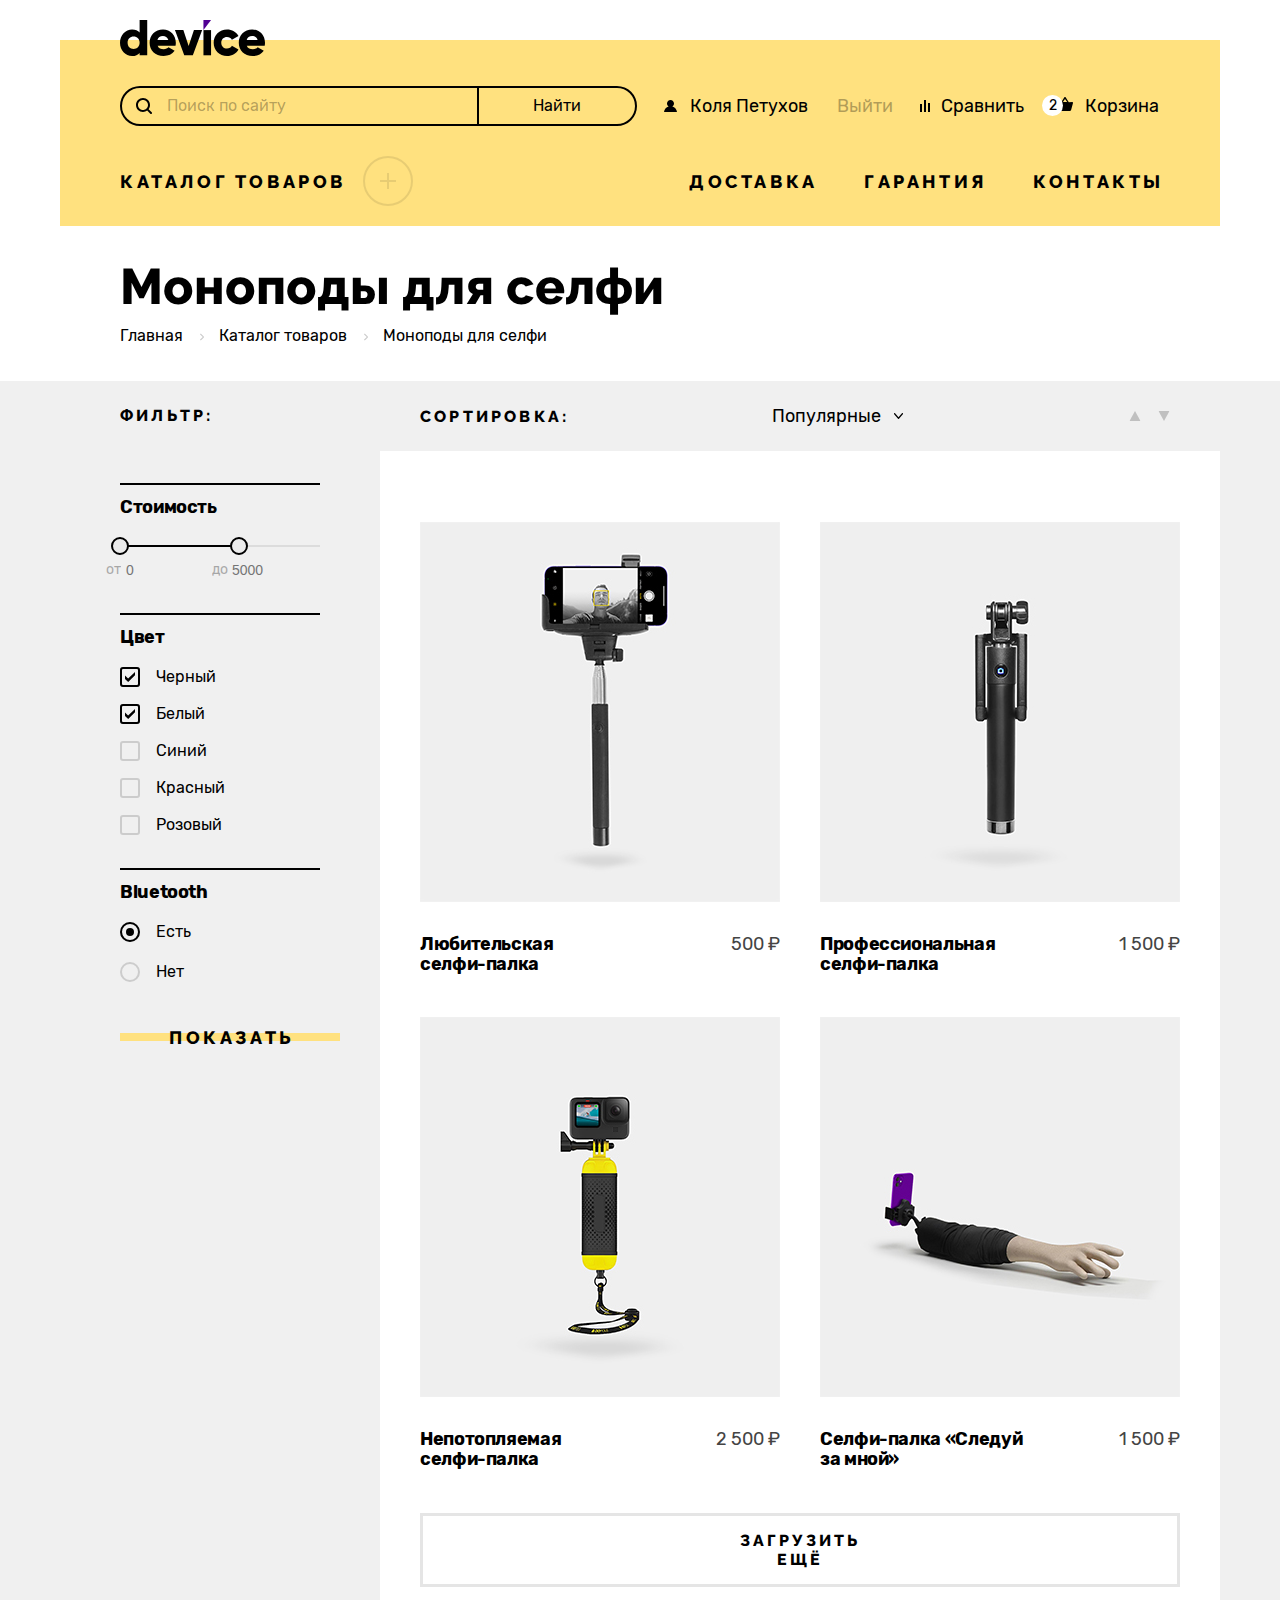
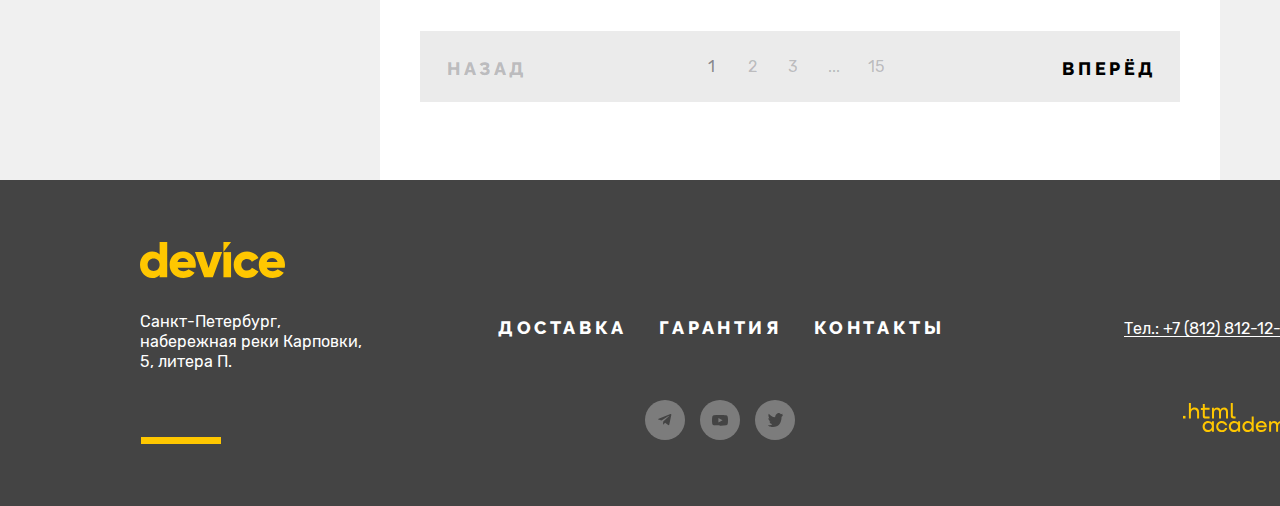
==== commit 662834e0: "Основное готово" ====
--- a/catalog.html
+++ b/catalog.html
@@ -6,7 +6,7 @@
   <title>Каталог</title>
 </head>
 <body>
-  <header class="main-header container">
+  <header class="main-header container main-header-catalog">
     <nav class="navigation">
       <a href="index.html" class="header-logo">
         <svg class="header-logo-svg" aria-label="Логотип." width="145" height="36" viewBox="0 0 145 36" fill="none" xmlns="http://www.w3.org/2000/svg">
@@ -46,10 +46,35 @@
         </ul>
       </div>
       <div class="magazine-line">
-        <ul class="magazine-menu">
-          <li class="magazine-item">
+        <ul class="magazine-menu magazine-menu-catalog">
+          <li class="magazine-item plus">
             <button class="popup-magazine-link" type="button">Каталог товаров</button>
-            <!-- Здесь будет выпадающий список -->
+            <div class="subcatalog">
+              <ul class="subcatalog-list first-column">
+                <li class="subcatalog-item">
+                  <a class="subcatalog-link subcatalog-active" href="#">Виртуальная реальность</a>
+                </li>
+                <li class="subcatalog-item">
+                  <a class="subcatalog-link subcatalog-active" href="catalog.html">Моноподы для селфи</a>
+                </li>
+                <li class="subcatalog-item">
+                  <a class="subcatalog-link subcatalog-active" href="#">Экшн-камеры</a>
+                </li>
+              </ul>
+              <ul class="subcatalog-list second-column">
+                <li class="subcatalog-item">
+                  <a class="subcatalog-link subcatalog-active" href="#">Фитнес-браслеты</a>
+                </li>
+                <li class="subcatalog-item">
+                  <a class="subcatalog-link subcatalog-active" href="#">Умные часы</a>
+                </li>
+              </ul>
+              <ul class="subcatalog-list third-column">
+                <li class="subcatalog-item">
+                  <a class="subcatalog-link subcatalog-active" href="#">Квадрокоптеры</a>
+                </li>
+              </ul>
+            </div>
           </li>
           <li class="magazine-item">
             <a href="#" class="magazine-link active-link">Доставка</a>
@@ -84,154 +109,210 @@
     </section>
     <section class="catalog-block">
       <h2 class="visually-hidden">Секция фильтров товара.</h2>
-      <form class="catalog-filter">
-        <strong class="catalog-title filter-title">фильтр:</strong>
-        <!-- Стоимость потом -->
-        <fieldset class="catalog-filter-group filter-color">
-          <legend class="catalog-filter-title">Цвет</legend>
-          <ul class="filter-sort-list">
-            <li class="filter-sort-item">
-              <label class="sort" for="black-color">
-                <input class="visually-hidden" type="checkbox" name="black" checked id="black-color">
-                <span class="sort-check"></span>
-                <span class="sort-name">Черный</span>
-              </label>
-            </li>
-            <li class="filter-sort-item">
-              <label class="sort" for="white-color">
-                <input class="visually-hidden" type="checkbox" name="white" checked id="white-color">
-                <span class="sort-check">
+      <div class="catalog-block-wrap">
+        <form class="catalog-filter">
+          <strong class="catalog-title filter-title">фильтр:</strong>
+          <fieldset class="catalog-price">
+            <legend class="catalog-filter-title price-title">Стоимость</legend>
+            <div class="range-scale">
+              <div class="range-bar">
+                <button class="range-toggle toggle-min" type="button">
+                  <span class="visually-hidden">изменить минимальную цену</span>
+                </button>
+                <button class="range-toggle toggle-max" type="button">
+                  <span class="visually-hidden">изменить максимальную цену</span>
+                </button>
+                <div class="catalog-price-form min-price">
+                  <label class="catalog-price-label" for="price-count-from">от</label>
+                  <input class="price-input input-from" type="number" id="price-count-from" name="min-price"
+                    placeholder="0">
+                </div>
+                <div class="catalog-price-form max-price">
+                  <label class="catalog-price-label" for="price-count-to">до</label>
+                  <input class="price-input input-to" type="number" id="price-count-to" name="max-price"
+                    placeholder="5000">
+                </div>
+              </div>
+            </div>
+          </fieldset>
+          <fieldset class="catalog-filter-group filter-color">
+            <legend class="catalog-filter-title sort-title">Цвет</legend>
+            <ul class="filter-sort-list">
+              <li class="filter-sort-item">
+                <label class="sort" for="black-color">
+                  <input class="visually-hidden" type="checkbox" name="black" checked id="black-color">
+                  <span class="sort-check"></span>
+                  <span class="sort-name">Черный</span>
+                </label>
+              </li>
+              <li class="filter-sort-item">
+                <label class="sort" for="white-color">
+                  <input class="visually-hidden" type="checkbox" name="white" checked id="white-color">
+                  <span class="sort-check">
+                  </span>
+                  <span class="sort-name">Белый</span>
+                </label>
+              </li>
+              <li class="filter-sort-item">
+                <label class="sort" for="blue-color">
+                  <input class="visually-hidden" type="checkbox" name="blue" id="blue-color">
+                  <span class="sort-check"></span>
+                  <span class="sort-name">Синий</span>
+                </label>
+              </li>
+              <li class="filter-sort-item">
+                <label class="sort" for="red-color">
+                  <input class="visually-hidden" type="checkbox" name="red" id="red-color">
+                  <span class="sort-check"></span>
+                  <span class="sort-name">Красный</span>
+                </label>
+              </li>
+              <li class="filter-sort-item">
+                <label class="sort" for="pink-color">
+                  <input class="visually-hidden" type="checkbox" name="pink" id="pink-color">
+                  <span class="sort-check"></span>
+                  <span class="sort-name">Розовый</span>
+                </label>
+              </li>
+            </ul>
+          </fieldset>
+          <fieldset class="catalog-filter-group">
+            <legend class="catalog-filter-title filter-bluetooth">Bluetooth</legend>
+            <ul class="filter-sort-list">
+              <li class="sort-radio-item">
+                <label class="radio" for="yes">
+                  <input class="visually-hidden" type="radio" name="ok" value="yes" id="yes" checked>
+                  <span class="sort-radio"></span>
+                  <span class="sort-name">Есть</span>
+                </label>
+              </li>
+              <li class="sort-radio-item">
+                <label class="radio" for="no">
+                  <input class="visually-hidden" type="radio" name="ok" value="no" id="no">
+                  <span class="sort-radio"></span>
+                  <span class="sort-name">Нет</span>
+                </label>
+              </li>
+            </ul>
+          </fieldset>
+          <button class="show-results" type="submit">Показать</button>
+        </form>
+        <div class="filter-results">
+          <h2 class="visually-hidden">Результат сортировки.</h2>
+          <div class="sort-panel">
+            <strong class="results-title">сортировка:</strong>
+            <div class="sorting-type">
+              <select class="sorting-select">
+                <option value="popular" selected>Популярные</option>
+                <option value="cheap">Сначала дешевые</option>
+                <option value="expensive">Сначала дорогие</option>
+              </select>
+            </div>
+            <div class="sorting-order">
+              <button class="sort-button button-up" type="button">
+                <svg class="sort-image" width="12" height="10" role="img" aria-label="сначала дешевые." viewBox="0 0 12 10" fill="currentColor" xmlns="http://www.w3.org/2000/svg">
+                  <g opacity="0.2" clip-path="url(#clip0_37365_679)">
+                  <path d="M6 0L11.5 10H0.5" fill="currentColor"/>
+                  </g>
+                  <defs>
+                  <clipPath id="clip0_37365_679">
+                  <rect width="11" height="10" fill="currentColor" transform="translate(0.5)"/>
+                  </clipPath>
+                  </defs>
+                </svg>
+                <span class="visually-hidden">по возрастанию
                 </span>
-                <span class="sort-name">Белый</span>
-              </label>
-            </li>
-            <li class="filter-sort-item">
-              <label class="sort" for="blue-color">
-                <input class="visually-hidden" type="checkbox" name="blue" id="blue-color">
-                <span class="sort-check"></span>
-                <span class="sort-name">Синий</span>
-              </label>
-            </li>
-            <li class="filter-sort-item">
-              <label class="sort" for="red-color">
-                <input class="visually-hidden" type="checkbox" name="red" id="red-color">
-                <span class="sort-check"></span>
-                <span class="sort-name">Красный</span>
-              </label>
-            </li>
-            <li class="filter-sort-item">
-              <label class="sort" for="pink-color">
-                <input class="visually-hidden" type="checkbox" name="pink" id="pink-color">
-                <span class="sort-check"></span>
-                <span class="sort-name">Розовый</span>
-              </label>
-            </li>
-          </ul>
-        </fieldset>
-        <fieldset class="catalog-filter-group">
-          <legend class="catalog-filter-title">Bluetooth</legend>
-          <ul class="filter-sort-list">
-            <li class="sort-radio-item">
-              <label class="radio" for="yes">
-                <input class="visually-hidden" type="radio" name="ok" value="yes" id="yes" checked>
-                <span class="sort-radio"></span>
-                <span class="sort-name">Есть</span>
-              </label>
-            </li>
-            <li class="sort-radio-item">
-              <label class="radio" for="no">
-                <input class="visually-hidden" type="radio" name="ok" value="no" id="no">
-                <span class="sort-radio"></span>
-                <span class="sort-name">Нет</span>
-              </label>
-            </li>
-          </ul>
-        </fieldset>
-        <button class="show-results" type="submit">Показать</button>
-      </form>
-      <div class="filter-results">
-        <h2 class="visually-hidden">Результат сортировки.</h2>
-        <div class="sort-panel">
-          <strong class="results-title">сортировка:</strong>
-          <div class="sorting-type">
-            <select class="sorting-select">
-              <option value="popular" selected>Популярные</option>
-              <option value="cheap">Сначала дешевые</option>
-              <option value="expensive">Сначала дорогие</option>
-            </select>
+              </button>
+              <button class="sort-button button-down" type="button">
+                <svg width="12" height="10" role="img" aria-label="сначала дорогие." viewBox="0 0 12 10" fill="currentColor" xmlns="http://www.w3.org/2000/svg">
+                  <g opacity="0.2" clip-path="url(#clip0_37365_682)">
+                  <path class="sort-image" d="M6 10L0.499999 9.61651e-07L11.5 0" fill="currentColor"/>
+                  </g>
+                  <defs>
+                  <clipPath id="clip0_37365_682">
+                  <rect width="11" height="10" fill="currentColor" transform="translate(11.5 10) rotate(180)"/>
+                  </clipPath>
+                  </defs>
+                </svg>
+                <span class="visually-hidden">по убыванию
+                </span>
+              </button>
+            </div>
           </div>
-          <div class="sorting-order">
-            <button class="sort-button button-up" type="button">
-              <span class="visually-hidden">по возрастанию
-              </span>
-            </button>
-            <button class="sort-button button-down" type="button">
-              <span class="visually-hidden">по убыванию
-              </span>
-            </button>
-          </div>
-        </div>
-        <div class="main-catalog">
-          <ul class="catalog-list">
-            <li class="catalog-item">
-              <a class="catalog-link product-link" href="#">
-                <!-- Фото имг -->
-                <div class="item-parameters">
-                  <span class="item-name">Любительская
-                    селфи-палка</span>
-                  <span class="item-cost">500 ₽</span>
-                </div>
-              </a>
-            </li>
-            <li class="catalog-item">
-              <a class="catalog-link product-link" href="#">
-                <!-- Фото имг -->
-                <div class="item-parameters">
-                  <span class="item-name">Профессиональная селфи-палка </span>
-                  <span class="item-cost">1 500 ₽</span>
-                </div>
-              </a>
-            </li>
-            <li class="catalog-item">
-              <a class="catalog-link product-link" href="#">
-                <!-- Фото имг -->
-                <div class="item-parameters">
-                  <span class="item-name">Непотопляемая селфи-палка</span>
-                  <span class="item-cost">2 500 ₽</span>
-                </div>
-              </a>
-            </li>
-            <li class="catalog-item">
-              <a class="catalog-link " href="#">
-                <!-- Фото имг -->
-                <div class="item-parameters">
-                  <span class="item-name">Селфи-палка «Следуй за мной»</span>
-                  <span class="item-cost">1 500 ₽</span>
-                </div>
-              </a>
-            </li>
-          </ul>
-          <button class="load-more" type="button">Загрузить ещё</button>
-          <div class="catalog-pagination">
-            <a class="pagination-button pagination-disabled"  tabindex="0">Назад</a>
-            <ol class="pagination-list">
-              <li class="pagination-item">
-                <a class="pagination-link current-link" href="#">1</a>
-              </li>
-              <li class="pagination-item">
-                <a class="pagination-link" href="#">2</a>
-              </li>
-              <li class="pagination-item">
-                <a class="pagination-link" href="#">3</a>
-              </li>
-              <li class="pagination-item">
-                <a class="pagination-link" href="#">...</a>
-              </li>
-              <li class="pagination-item">
-                <a class="pagination-link" href="#">15</a>
-              </li>
-            </ol>
-            <a class="pagination-button pagination-forward"  tabindex="0">Вперёд</a>
+          <div class="main-catalog">
+            <ul class="catalog-list">
+              <li class="catalog-item">
+                <a class="catalog-link product-link" href="#">
+                  <img class="catalog-item-image" src="./images/sort-product/product-one.jpg" alt="Любительская селфи-палка">
+                  <div class="item-parameters">
+                    <span class="item-name">Любительская <br>
+                      селфи-палка</span>
+                    <span class="item-cost">500 ₽</span>
+                  </div>
+                  <span class="catalog-more">
+                    Подробнее
+                  </span>
+                </a>
+              </li>
+              <li class="catalog-item">
+                <a class="catalog-link product-link" href="#">
+                  <img class="catalog-item-image" src="./images/sort-product/product-two.jpg" alt="Профессиональная селфи-палка">
+                  <div class="item-parameters">
+                    <span class="item-name">Профессиональная <br> селфи-палка</span>
+                    <span class="item-cost">1 500 ₽</span>
+                  </div>
+                  <span class="catalog-more">
+                    Подробнее
+                  </span>
+                </a>
+              </li>
+              <li class="catalog-item">
+                <a class="catalog-link product-link" href="#">
+                  <img class="catalog-item-image" src="./images/sort-product/product-three.jpg" alt="Непотопляемая селфи-палка">
+                  <div class="item-parameters">
+                    <span class="item-name">Непотопляемая <br> селфи-палка</span>
+                    <span class="item-cost">2 500 ₽</span>
+                  </div>
+                  <span class="catalog-more">
+                    Подробнее
+                  </span>
+                </a>
+              </li>
+              <li class="catalog-item">
+                <a class="catalog-link " href="#">
+                  <img class="catalog-item-image" src="./images/sort-product/product-four.jpg" alt="Селфи-палка «Следуй за мной»">
+                  <div class="item-parameters">
+                    <span class="item-name">Селфи-палка «Следуй <br> за мной»</span>
+                    <span class="item-cost">1 500 ₽</span>
+                  </div>
+                  <span class="catalog-more">
+                    Подробнее
+                  </span>
+                </a>
+              </li>
+            </ul>
+            <button class="load-more" type="button">Загрузить ещё</button>
+            <div class="catalog-pagination">
+              <a class="pagination-button pagination-disabled"  tabindex="0">Назад</a>
+              <ol class="pagination-list">
+                <li class="pagination-item">
+                  <a class="pagination-link current-link" href="#">1</a>
+                </li>
+                <li class="pagination-item">
+                  <a class="pagination-link" href="#">2</a>
+                </li>
+                <li class="pagination-item">
+                  <a class="pagination-link" href="#">3</a>
+                </li>
+                <li class="pagination-item">
+                  <a class="pagination-link" href="#">...</a>
+                </li>
+                <li class="pagination-item">
+                  <a class="pagination-link" href="#">15</a>
+                </li>
+              </ol>
+              <a class="pagination-button pagination-forward"  tabindex="0">Вперёд</a>
+            </div>
           </div>
         </div>
       </div>
--- a/styles.css
+++ b/styles.css
@@ -60,7 +60,7 @@
   color: #000000;
   background-color: #ffffff;
   margin: 0;
-  min-width: 1440px;
+  min-width: 1200px;
 }
 
 .container {
@@ -1670,7 +1670,7 @@
 .popover-close-link {
   display: block;
   width: 280px;
-  height: 50px;
+  min-height: 50px;
   padding: 15px 0 15px 4px;
   margin: 21px 20px 20px 20px;
   font-family: "Raleway", sans-serif;
@@ -1717,7 +1717,7 @@
 }
 
 .modal-container-close {
-  /* display: none; */
+  display: none;
 }
 
 .modal-delivery {
@@ -1894,6 +1894,11 @@
   width: 60px;
   padding: 20px 10px;
   text-align: center;
+}
+
+input[type="number"]::-webkit-outer-spin-button,
+input[type="number"]::-webkit-inner-spin-button {
+  -webkit-appearance: none;
 }
 
 .button-plus {
@@ -1978,3 +1983,740 @@
 .main-header-catalog {
   min-height: 186px;
 }
+
+.magazine-menu-catalog {
+  padding-bottom: 19px;
+}
+
+.main-header-catalog {
+  min-height: 186px;
+  margin-bottom: 36px;
+}
+
+.cataloge-breadcrumbs {
+  display: flex;
+  flex-direction: column;
+  padding: 0;
+  margin: 0 auto;
+  width: 1040px;
+  margin-bottom: 35px;
+}
+
+.breadcrumbs-title {
+  font-family: "Raleway", sans-serif;
+  font-weight: 800;
+  font-size: 50px;
+  line-height: 50px;
+  margin: 0;
+  margin-bottom: 14px;
+  padding: 0;
+}
+
+.breadcrumbs {
+  display: flex;
+  flex-wrap: wrap;
+  list-style-type: none;
+  padding: 0;
+  margin: 0;
+  font-size: 16px;
+  line-height: 20px;
+}
+
+.breadcrumbs-item {
+  position: relative;
+  padding-right: 36px;
+}
+
+.breadcrumbs-link {
+  color: #000000;
+  text-decoration: none;
+}
+
+.breadcrumbs-item::after {
+  position: absolute;
+  content: "";
+  background-image: url("./images/catalog/breadcrumbs/arrow-breadcrumbs.svg");
+  background-repeat: no-repeat;
+  width: 4px;
+  height: 8px;
+  left: -19px;
+  top: 7px;
+}
+
+.breadcrumbs-item:first-child::after {
+  background-image: none;
+}
+
+.catalog-block {
+  display: flex;
+  width: 100%;
+  background-color: #f0f0f0;
+  justify-content: center;
+}
+
+.catalog-block-wrap {
+  margin: 0 auto;
+  width: 1160px;
+  display: flex;
+}
+
+.catalog-filter {
+  display: flex;
+  flex-direction: column;
+  width: 320px;
+  padding: 25px 40px 650px 60px;
+}
+
+.catalog-title {
+  font-family: "Raleway", sans-serif;
+  font-weight: 800;
+  font-size: 16px;
+  line-height: 19px;
+  letter-spacing: 0.2em;
+  text-transform: uppercase;
+}
+
+.filter-title {
+  margin-bottom: 72px;
+}
+
+.catalog-filter-group {
+  display: flex;
+  flex-direction: column;
+  border: none;
+  margin: 0;
+  padding: 0;
+  margin-bottom: 15px;
+}
+
+.catalog-filter-title {
+  position: relative;
+  font-weight: 700;
+  line-height: 20px;
+  letter-spacing: -0.02em;
+  padding: 0;
+  margin-right: auto;
+}
+
+.sort-title {
+  margin-bottom: 20px;
+}
+
+.catalog-filter-title::before {
+  position: absolute;
+  content: "";
+  width: 200px;
+  border: 1px solid #000000;
+  background-color: #000000;
+  top: -14px;
+  left: 0;
+}
+
+.filter-sort-list {
+  display: flex;
+  flex-direction: column;
+  align-items: flex-start;
+  padding: 0;
+  margin: 0;
+  list-style-type: none;
+}
+
+.filter-sort-item {
+  margin-bottom: 17px;
+}
+
+.sort {
+  display: block;
+  position: relative;
+  font-weight: 400;
+  font-size: 16px;
+  line-height: 20px;
+  padding-left: 36px;
+}
+
+.sort-check {
+  content: "";
+  position: absolute;
+  border-radius: 3px;
+  border: 2px solid #cccccc;
+  margin: 0;
+  width: 20px;
+  height: 20px;
+  background-color: transparent;
+  top: 0;
+  left: 0;
+  cursor: pointer;
+  outline: none;
+}
+
+.sort input[type="checkbox"]:checked + .sort-check::before {
+  content: "";
+  position: absolute;
+  top: -2px;
+  left: -2px;
+  width: 20px;
+  height: 20px;
+  border: 2px solid #000000;
+  border-radius: 3px;
+  background-image: url("./images/catalog/breadcrumbs/sort-color.svg");
+  background-repeat: no-repeat;
+  background-position: center;
+}
+
+.filter-color {
+  margin-bottom: 30px;
+}
+
+.filter-bluetooth {
+  margin-bottom: 20px;
+}
+
+.sort-radio-item {
+  margin-bottom: 20px;
+}
+
+.radio {
+  display: block;
+  position: relative;
+  font-weight: 400;
+  font-size: 16px;
+  line-height: 20px;
+  padding-left: 36px;
+}
+
+.sort-radio {
+  position: absolute;
+  width: 20px;
+  height: 20px;
+  border: 2px solid #cccccc;
+  border-radius: 50%;
+  margin: 0;
+  background-color: transparent;
+  cursor: pointer;
+  top: 0;
+  left: 0;
+  outline: none;
+}
+
+.radio input[type="radio"]:checked + .sort-radio::before {
+  content: "";
+  position: absolute;
+  width: 8px;
+  height: 8px;
+  background-color: #000000;
+  left: 4px;
+  top: 4px;
+  border-radius: 50%;
+  outline: 2px solid #000000;
+  outline-offset: 4px;
+}
+
+.show-results {
+  padding: 10px 47px 10px 49px;
+  font-family: "Raleway", sans-serif;
+  position: relative;
+  text-decoration: none;
+  font-size: 18px;
+  font-weight: 800;
+  line-height: 21px;
+  letter-spacing: 0.2em;
+  text-transform: uppercase;
+  color: #000000;
+  z-index: 0;
+  border: none;
+  cursor: pointer;
+  background-color: transparent;
+  height: 40px;
+}
+
+.show-results::after {
+  position: absolute;
+  content: "";
+  width: 220px;
+  height: 8px;
+  background-color: #ffe17f;
+  top: 16px;
+  left: 0;
+  z-index: -1;
+}
+
+.catalog-price {
+  display: flex;
+  flex-direction: column;
+  border: none;
+  margin: 0;
+  padding: 0;
+  margin-bottom: 80px;
+}
+
+.price-title {
+  margin-bottom: 28px;
+}
+
+.range-scale {
+  position: relative;
+  height: 2px;
+  background-color: #dcdcdc;
+  width: 200px;
+}
+
+.range-bar {
+  position: absolute;
+  height: 2px;
+  background-color: #000000;
+  left: 0;
+  width: 119px;
+}
+
+.range-toggle {
+  position: absolute;
+  width: 18px;
+  height: 18px;
+  border: 2px solid #000000;
+  background-color: #ebebeb;
+  border-radius: 50%;
+  cursor: pointer;
+  padding: 0;
+  outline: none;
+}
+
+.toggle-min {
+  left: -9px;
+  top: -8px;
+}
+
+.toggle-max {
+  right: -9px;
+  top: -8px;
+}
+
+.catalog-price-form {
+  position: relative;
+  margin-bottom: 37px;
+  height: 20px;
+}
+
+.min-price {
+  position: absolute;
+  width: 70px;
+  top: 15px;
+  left: -14px;
+}
+
+.max-price {
+  position: absolute;
+  width: 70px;
+  top: 15px;
+  right: -43px;
+}
+
+.catalog-price-label {
+  display: flex;
+  position: absolute;
+  opacity: 30%;
+  font-weight: 400;
+  font-size: 14px;
+  line-height: 20px;
+  top: 0;
+}
+
+.price-input {
+  position: absolute;
+  background-color: transparent;
+  border: none;
+  max-width: 60px;
+  padding: 0 0 0 20px;
+  font-size: 14px;
+  line-height: 20px;
+  -moz-appearance: textfield;
+}
+
+.filter-results {
+  display: flex;
+  flex-direction: column;
+  max-width: 840px;
+  max-height: 100%;
+}
+
+.filter-results {
+  display: flex;
+  flex-direction: column;
+  max-width: 840px;
+  max-height: 100%;
+}
+
+.sort-panel {
+  display: flex;
+  align-items: center;
+  width: 100%;
+  padding: 20px 40px;
+}
+
+.results-title {
+  max-width: 300px;
+  margin-right: 203px;
+  font-family: "Raleway", sans-serif;
+  font-weight: 800;
+  font-size: 16px;
+  line-height: 19px;
+  letter-spacing: 0.2em;
+  text-transform: uppercase;
+}
+
+.sorting-type {
+  display: flex;
+  flex-wrap: wrap;
+  margin-right: 215px;
+}
+
+.sorting-select {
+  width: 142px;
+  display: flex;
+  border: none;
+  font-family: "Rubik", sans-serif;
+  font-weight: 400;
+  font-size: 18px;
+  background-image: url("./images/sort/sort-arrow.svg");
+  background-repeat: no-repeat;
+  background-position: right 10px top 8px;
+  background-color: transparent;
+  appearance: none;
+  cursor: pointer;
+}
+
+.sorting-order {
+  display: flex;
+  flex-wrap: wrap;
+  width: 41px;
+  justify-content: space-between;
+}
+
+.sort-button {
+  display: flex;
+  position: relative;
+  border: none;
+  cursor: pointer;
+  padding: 10px 0;
+  outline: none;
+  background-color: inherit;
+}
+
+.main-catalog {
+  display: flex;
+  flex-direction: column;
+  max-width: 840px;
+  background-color: #ffffff;
+}
+
+.catalog-list {
+  display: grid;
+  max-width: 760px;
+  grid-template-columns: 360px 360px;
+  padding: 71px 40px 0;
+  column-gap: 40px;
+  row-gap: 25px;
+  margin: 0;
+  margin-bottom: 26px;
+  list-style-type: none;
+}
+
+.catalog-item {
+  position: relative;
+  display: flex;
+  flex-wrap: wrap;
+  flex-direction: column;
+  min-height: 470px;
+  max-width: 360px;
+  text-align: start;
+}
+
+.catalog-link {
+  position: relative;
+  text-decoration: none;
+}
+
+.catalog-item-image {
+  height: auto;
+  display: block;
+  margin-bottom: 32px;
+}
+
+.item-parameters {
+  display: flex;
+  justify-content: space-between;
+  margin: 0;
+  width: 360px;
+}
+
+.item-name {
+  display: flex;
+  flex-wrap: wrap;
+  font-size: 18px;
+  font-weight: 700;
+  line-height: 20px;
+  color: #000000;
+  letter-spacing: -0.02em;
+  max-width: 250px;
+  padding: 0;
+  margin: 0;
+}
+
+.item-cost {
+  margin: 0;
+  line-height: 21px;
+  color: #444444;
+  max-width: 150px;
+}
+
+.catalog-link:hover::before {
+  position: absolute;
+  content: "";
+  background-color: rgba(240, 240, 240, 0.8);
+  width: 360px;
+  height: 380px;
+  top: 0;
+  left: 0;
+}
+
+.catalog-link:hover .item-parameters {
+  opacity: 60%;
+}
+
+.catalog-more {
+  display: none;
+  font-family: "Raleway", sans-serif;
+  position: absolute;
+  text-decoration: none;
+  font-size: 18px;
+  font-weight: 800;
+  line-height: 21px;
+  letter-spacing: 0.2em;
+  text-transform: uppercase;
+  color: #000000;
+  padding: 0 37px;
+  z-index: 0;
+  border: none;
+  transition: 0.3s;
+  top: 180px;
+  left: 75px;
+}
+
+.catalog-more::after {
+  position: absolute;
+  content: "";
+  width: 220px;
+  height: 8px;
+  background-color: #ffe17f;
+  top: 6px;
+  left: 0;
+  z-index: -1;
+}
+
+.catalog-link:hover .catalog-more {
+  display: block;
+}
+
+.catalog-link:active .catalog-more::after {
+  background-color: #ffc700;
+}
+
+.catalog-link:focus {
+  outline: 2px solid #af4fff;
+}
+
+.load-more {
+  display: flex;
+  max-width: 760px;
+  justify-content: center;
+  align-items: center;
+  padding: 15px 290px;
+  border: 3px solid #e5e5e5;
+  background-color: transparent;
+  font-family: "Raleway", sans-serif;
+  font-weight: 800;
+  font-size: 16px;
+  line-height: 19px;
+  letter-spacing: 0.2em;
+  text-transform: uppercase;
+  cursor: pointer;
+  margin: 0 40px 44px 40px;
+}
+
+.catalog-pagination {
+  display: flex;
+  flex-wrap: wrap;
+  justify-content: space-between;
+  align-items: center;
+  background-color: #ebebeb;
+  margin: 0 auto;
+  margin-bottom: 78px;
+  width: 760px;
+}
+
+.pagination-list {
+  display: flex;
+  flex-wrap: wrap;
+  background-color: #ebebeb;
+  list-style-type: none;
+  padding: 0 10px 0 30px;
+  margin: 0;
+  max-width: 250px;
+}
+
+.pagination-button {
+  padding: 27px 23px 23px 27px;
+  border: none;
+  font-family: "Raleway", sans-serif;
+  font-weight: 800;
+  font-size: 18px;
+  line-height: 21px;
+  text-align: center;
+  letter-spacing: 0.2em;
+  background-color: #ebebeb;
+  text-transform: uppercase;
+  cursor: pointer;
+  max-width: 150px;
+}
+
+.pagination-disabled {
+  color: rgba(68, 68, 76, 0.3);
+}
+
+.pagination-item {
+  display: flex;
+  width: 40px;
+  height: 40px;
+}
+
+.pagination-link {
+  position: relative;
+  font-size: 16px;
+  line-height: 20px;
+  padding: 5px;
+  text-decoration: none;
+  align-self: center;
+  color: rgba(68, 68, 76, 0.3);
+  outline: none;
+}
+
+.current-link {
+  color: rgba(68, 68, 76, 0.6);
+}
+
+.catalog-price-form:hover {
+  opacity: 30%;
+}
+
+.range-toggle:hover {
+  border-color: rgba(0, 0, 0, 0.5);
+}
+
+.range-toggle:active {
+  border-color: rgb(0, 0, 0);
+  background-color: #000000;
+}
+
+.range-toggle:focus {
+  outline: 2px solid #af4fff;
+}
+
+.breadcrumbs-link:hover {
+  opacity: 60%;
+}
+
+.breadcrumbs-link:active {
+  opacity: 30%;
+}
+
+.breadcrumbs-link:focus {
+  outline: 2px solid #af4fff;
+}
+
+.sort-button:focus::after {
+  position: absolute;
+  content: "";
+  outline: 2px solid rgba(175,79,255, 1);
+  outline-offset: 2px;
+  width: 34px;
+  height: 34px;
+  top: -2px;
+  left: -11px;
+}
+
+.sort-button:focus::after {
+  position: absolute;
+  content: "";
+  outline: 2px solid rgba(175,79,255, 1);
+  outline-offset: 2px;
+  width: 34px;
+  height: 34px;
+  top: -2px;
+  left: -11px;
+}
+
+.load-more:hover {
+  border: 3px solid #000000;
+}
+
+.pagination-button:hover {
+  background-color: #dcdcdc;
+  color: #000000;
+}
+
+.pagination-button:active {
+  background-color: #dcdcdc;
+  color: rgba(0, 0, 0, 0.3);
+}
+
+.pagination-button:focus {
+  outline: 2px solid #af4fff;
+  outline-offset: 2px;
+}
+
+.pagination-link:hover {
+  color: #444444;
+}
+
+.pagination-link:active {
+  opacity: 10%;
+}
+
+.pagination-link:focus::after {
+  position: absolute;
+  content: "";
+  width: 44px;
+  height: 44px;
+  outline: 2px solid #af4fff;
+  top: -6px;
+  left: -12px;
+}
+
+.show-results:hover {
+  background-color: #ffe17f;
+}
+
+.show-results:active, .show-results:active::after  {
+  background-color: #ffcc33;
+}
+
+.show-results:focus {
+  outline: 2px solid #af4fff;
+}
+
+.sort-check:hover, .sort-radio:hover {
+  opacity: 60%;
+}
+
+.sort-check:active, .sort-radio:active {
+  opacity: 30%;
+}
+
+.sort-check:focus::after, .sort-radio:focus::after {
+  position: absolute;
+  content: "";
+  width: 24px;
+  height: 24px;
+  outline: 2px solid #af4fff;
+  top: -4px;
+  left: -4px;
+}
